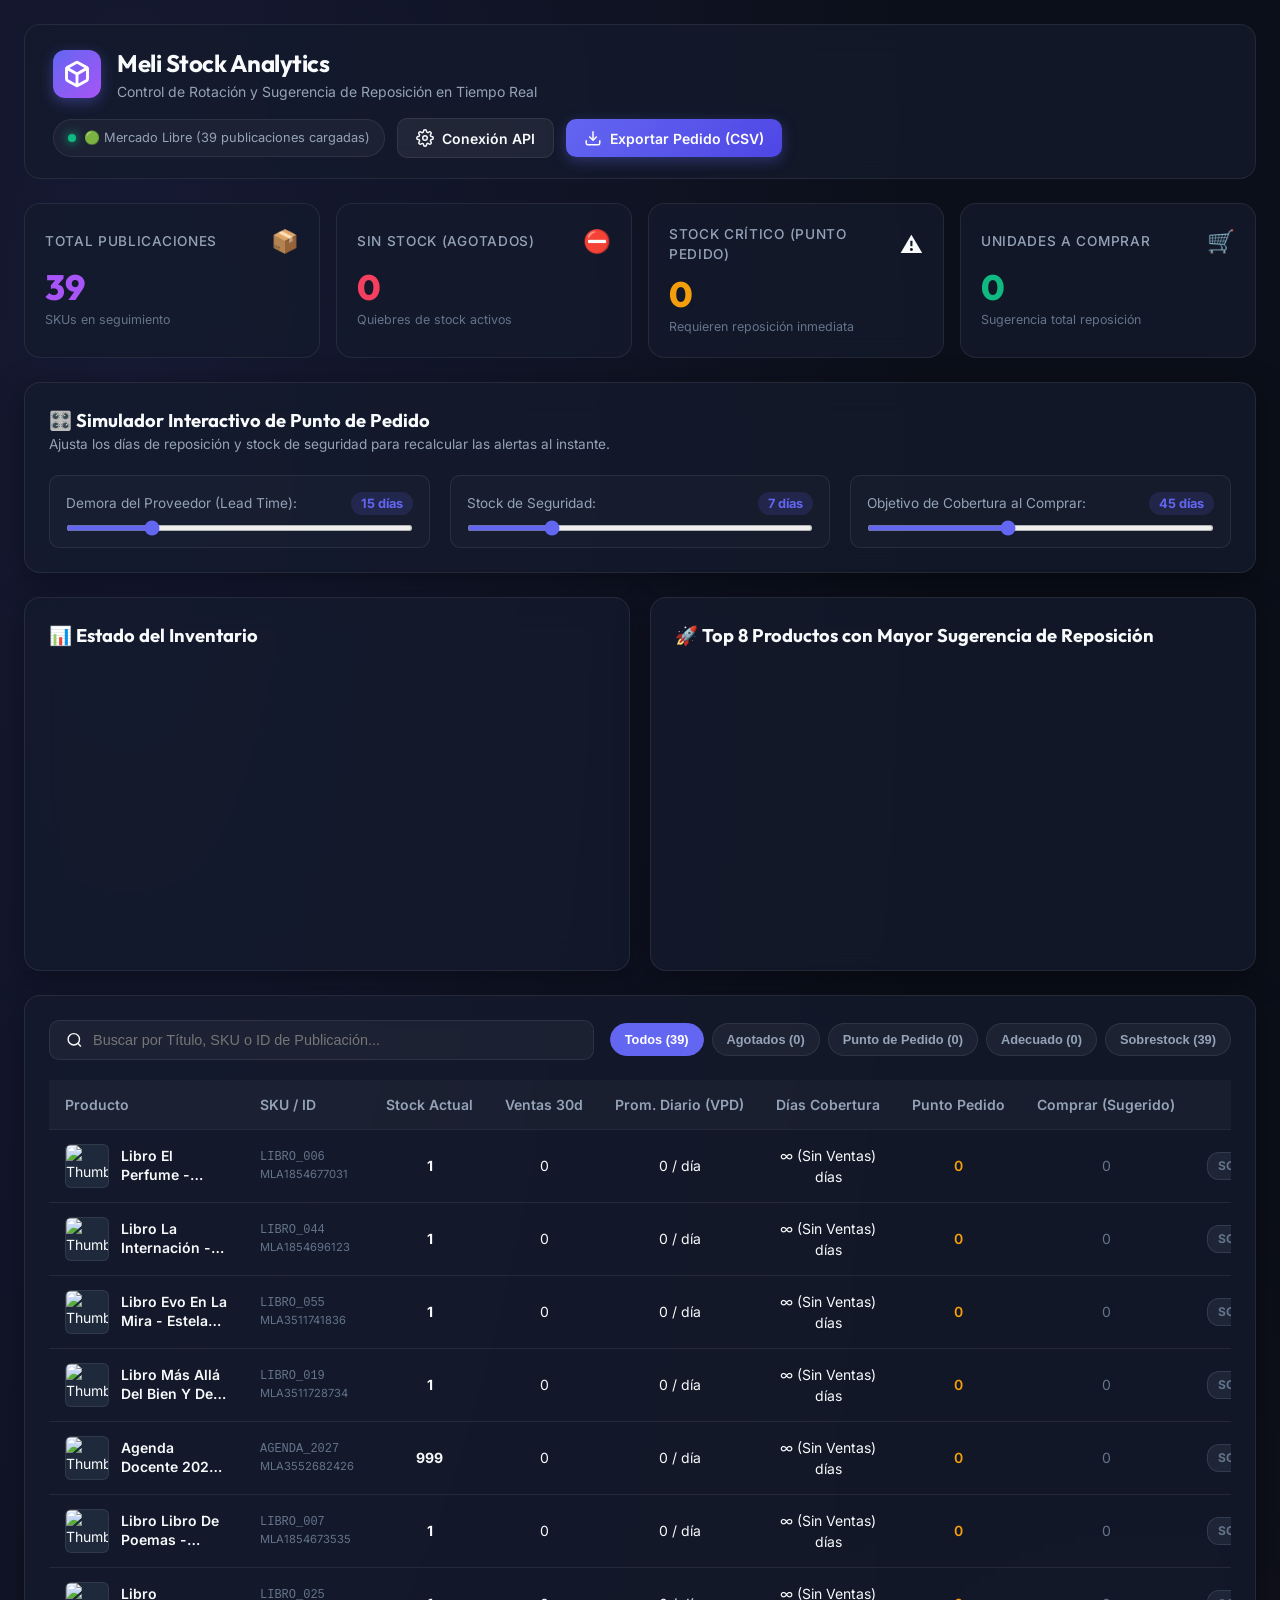
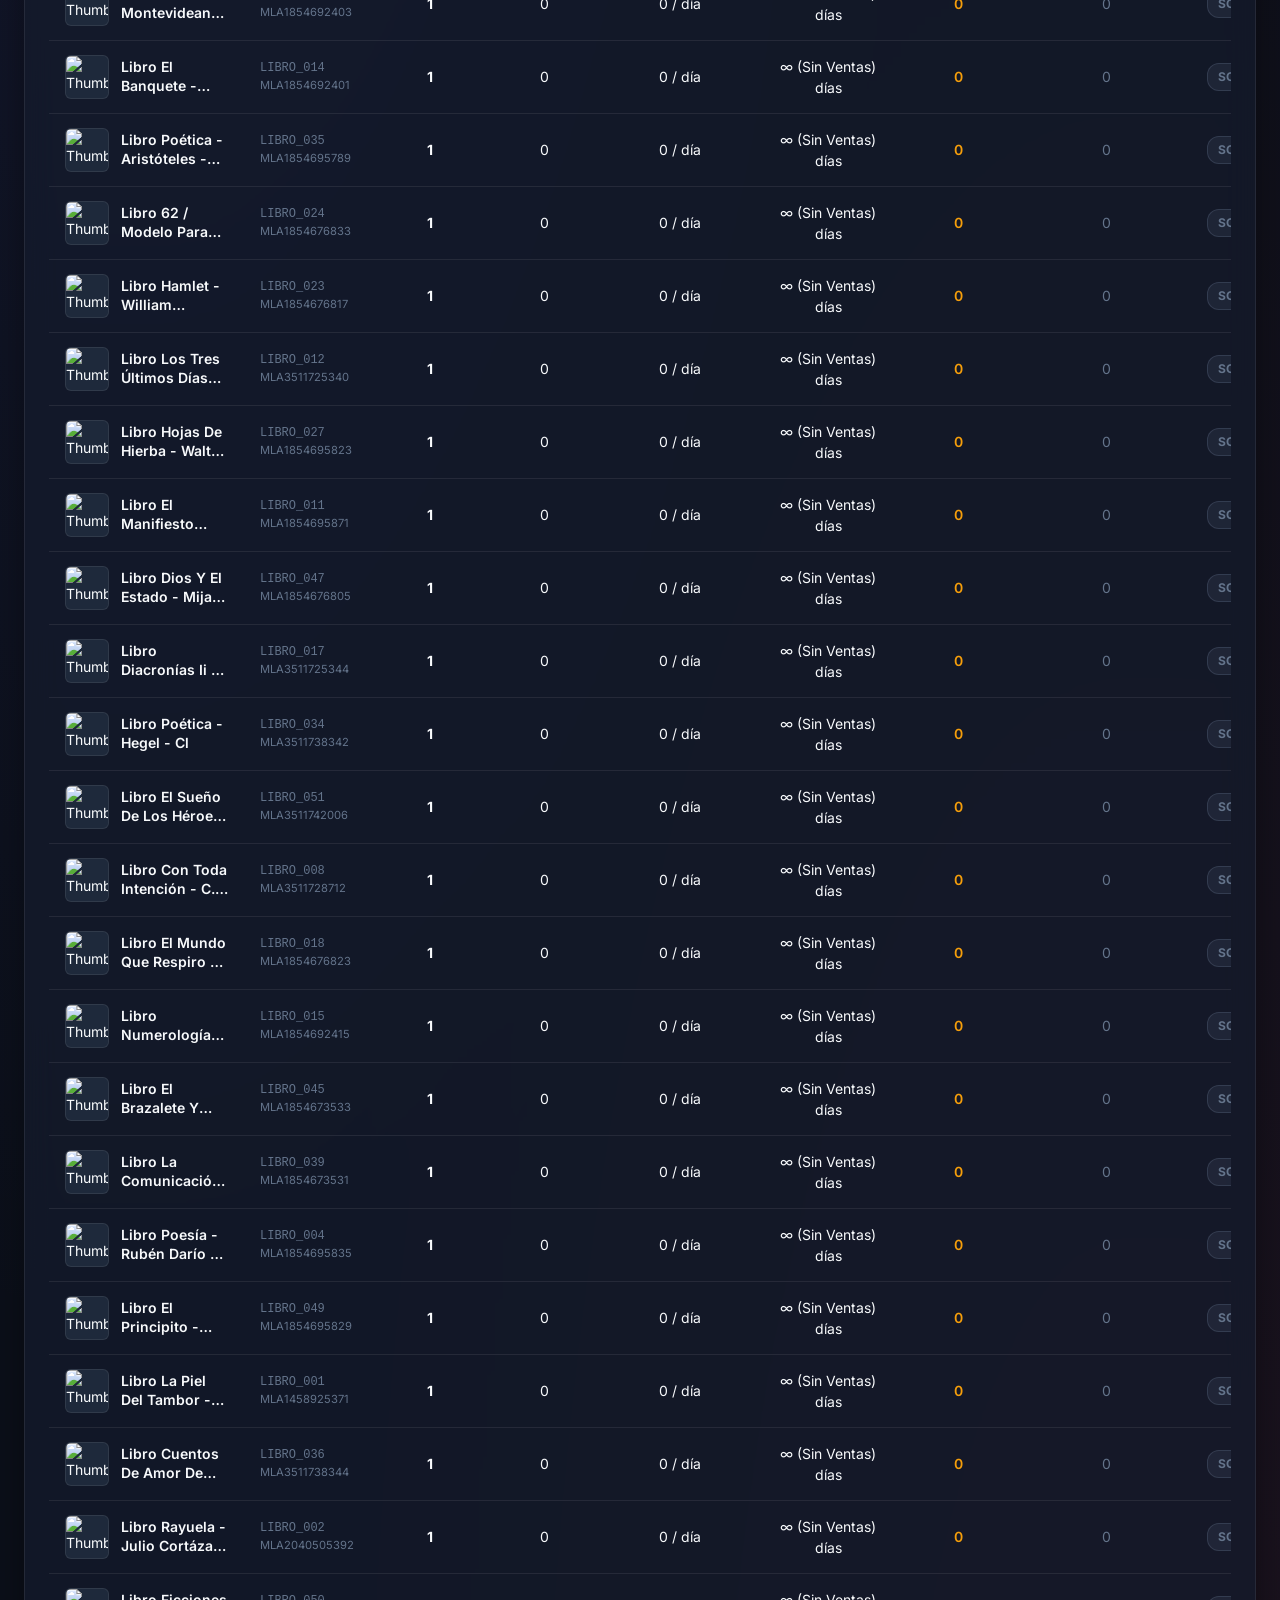
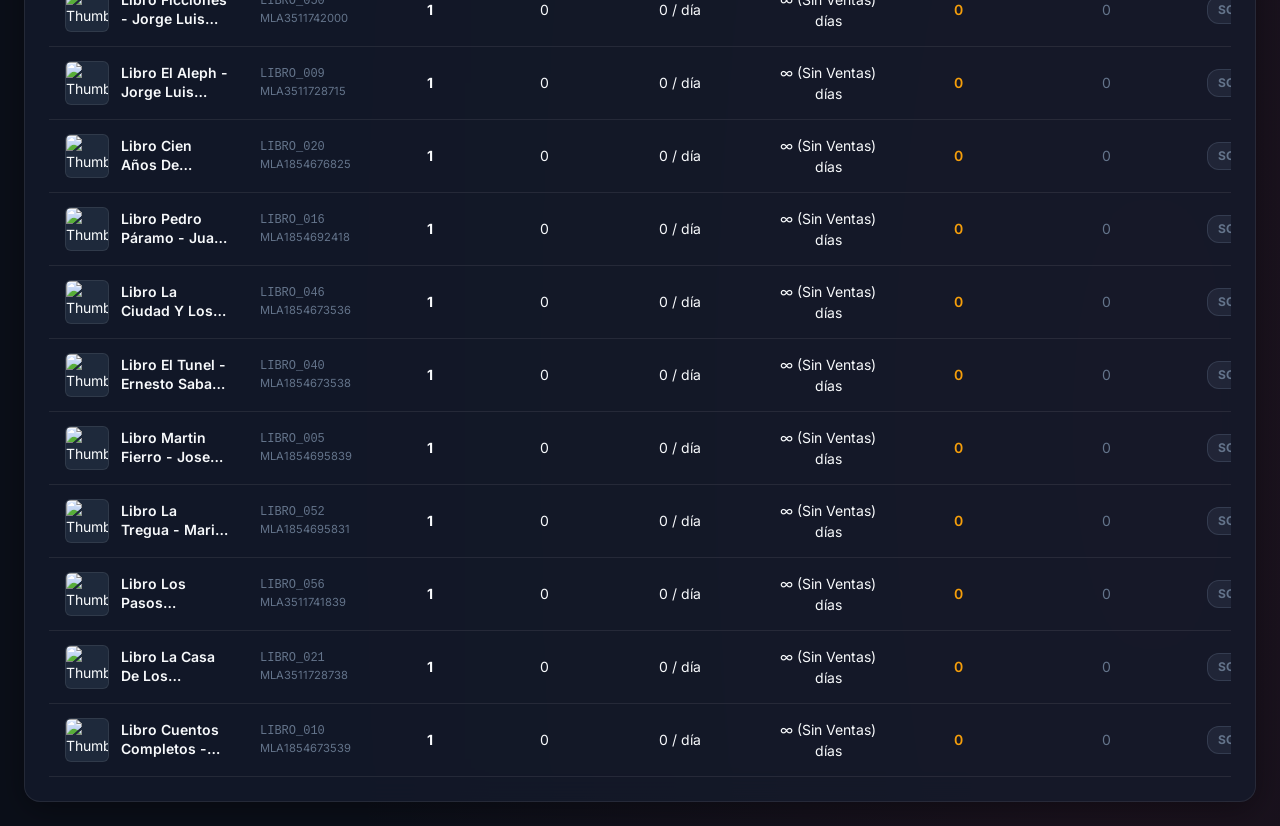
==== app/index.html @ 87d50ab4 "Add fresh /app subfolder to bypass fastly edge CDN cache" ====
<!DOCTYPE html>
<html lang="es">
<head>
  <meta charset="UTF-8">
  <meta name="viewport" content="width=device-width, initial-scale=1.0">
  <title>Mercado Libre Analytics - Panel de Control de Stock & Rotación</title>
  <meta name="description" content="Dashboard interactivo para análisis de métricas de rotación, días de cobertura y gestión de punto de pedido para Mercado Libre.">
  
  <!-- Google Fonts: Inter & Outfit -->
  <link rel="preconnect" href="https://fonts.googleapis.com">
  <link rel="preconnect" href="https://fonts.gstatic.com" crossorigin>
  <link href="https://fonts.googleapis.com/css2?family=Inter:wght@300;400;500;600;700&family=Outfit:wght@500;600;700;800&display=swap" rel="stylesheet">
  
  <!-- Chart.js CDN para gráficos -->
  <script src="https://cdn.jsdelivr.net/npm/chart.js"></script>

  <link rel="stylesheet" href="styles.css?v=20.0">
</head>
<body>
  <div class="app-container">
    
    <!-- HEADER -->
    <header class="app-header">
      <div class="header-brand">
        <div class="logo-icon">
          <svg width="28" height="28" viewBox="0 0 24 24" fill="none" stroke="currentColor" stroke-width="2.5" stroke-linecap="round" stroke-linejoin="round">
            <path d="M21 16V8a2 2 0 0 0-1-1.73l-7-4a2 2 0 0 0-2 0l-7 4A2 2 0 0 0 3 8v8a2 2 0 0 0 1 1.73l7 4a2 2 0 0 0 2 0l7-4A2 2 0 0 0 21 16z"></path>
            <polyline points="3.27 6.96 12 12.01 20.73 6.96"></polyline>
            <line x1="12" y1="22.08" x2="12" y2="12"></line>
          </svg>
        </div>
        <div>
          <h1>Meli Stock Analytics</h1>
          <p class="subtitle">Control de Rotación y Sugerencia de Reposición en Tiempo Real</p>
        </div>
      </div>

      <div class="header-actions">
        <div class="sync-status" id="syncStatus">
          <span class="status-dot green"></span>
          <span class="status-text" id="lastSyncText">🟢 Mercado Libre (39 publicaciones cargadas)</span>
        </div>
        <button class="btn btn-secondary" id="btnConfigModal">
          <svg width="18" height="18" viewBox="0 0 24 24" fill="none" stroke="currentColor" stroke-width="2"><circle cx="12" cy="12" r="3"></circle><path d="M19.4 15a1.65 1.65 0 0 0 .33 1.82l.06.06a2 2 0 0 1 0 2.83 2 2 0 0 1-2.83 0l-.06-.06a1.65 1.65 0 0 0-1.82-.33 1.65 1.65 0 0 0-1 1.51V21a2 2 0 0 1-2 2 2 2 0 0 1-2-2v-.09A1.65 1.65 0 0 0 9 19.4a1.65 1.65 0 0 0-1.82.33l-.06.06a2 2 0 0 1-2.83 0 2 2 0 0 1 0-2.83l.06-.06a1.65 1.65 0 0 0 .33-1.82 1.65 1.65 0 0 0-1.51-1H3a2 2 0 0 1-2-2 2 2 0 0 1 2-2h.09A1.65 1.65 0 0 0 4.6 9a1.65 1.65 0 0 0-.33-1.82l-.06-.06a2 2 0 0 1 0-2.83 2 2 0 0 1 2.83 0l.06.06a1.65 1.65 0 0 0 1.82.33H9a1.65 1.65 0 0 0 1-1.51V3a2 2 0 0 1 2-2 2 2 0 0 1 2 2v.09a1.65 1.65 0 0 0 1 1.51 1.65 1.65 0 0 0 1.82-.33l.06-.06a2 2 0 0 1 2.83 0 2 2 0 0 1 0 2.83l-.06.06a1.65 1.65 0 0 0-.33 1.82V9a1.65 1.65 0 0 0 1.51 1H21a2 2 0 0 1 2 2 2 2 0 0 1-2 2h-.09a1.65 1.65 0 0 0-1.51 1z"></path></svg>
          Conexión API
        </button>
        <button class="btn btn-primary" id="btnExportCsv">
          <svg width="18" height="18" viewBox="0 0 24 24" fill="none" stroke="currentColor" stroke-width="2"><path d="M21 15v4a2 2 0 0 1-2 2H5a2 2 0 0 1-2-2v-4"></path><polyline points="7 10 12 15 17 10"></polyline><line x1="12" y1="15" x2="12" y2="3"></line></svg>
          Exportar Pedido (CSV)
        </button>
      </div>
    </header>

    <!-- KPI DASHBOARD CARDS -->
    <section class="kpi-grid">
      <div class="kpi-card purple">
        <div class="kpi-header">
          <span class="kpi-title">Total Publicaciones</span>
          <div class="kpi-icon">📦</div>
        </div>
        <div class="kpi-value" id="kpiTotalItems">39</div>
        <div class="kpi-subtext">SKUs en seguimiento</div>
      </div>

      <div class="kpi-card rose">
        <div class="kpi-header">
          <span class="kpi-title">Sin Stock (Agotados)</span>
          <div class="kpi-icon">⛔</div>
        </div>
        <div class="kpi-value" id="kpiOutOfStock">0</div>
        <div class="kpi-subtext">Quiebres de stock activos</div>
      </div>

      <div class="kpi-card amber">
        <div class="kpi-header">
          <span class="kpi-title">Stock Crítico (Punto Pedido)</span>
          <div class="kpi-icon">⚠️</div>
        </div>
        <div class="kpi-value" id="kpiCriticalStock">0</div>
        <div class="kpi-subtext">Requieren reposición inmediata</div>
      </div>

      <div class="kpi-card emerald">
        <div class="kpi-header">
          <span class="kpi-title">Unidades a Comprar</span>
          <div class="kpi-icon">🛒</div>
        </div>
        <div class="kpi-value" id="kpiTotalSuggestedQty">0</div>
        <div class="kpi-subtext">Sugerencia total reposición</div>
      </div>
    </section>

    <!-- SIMULADOR DINÁMICO DE PARÁMETROS -->
    <section class="controls-panel card">
      <div class="panel-header">
        <h2>🎛️ Simulador Interactivo de Punto de Pedido</h2>
        <p>Ajusta los días de reposición y stock de seguridad para recalcular las alertas al instante.</p>
      </div>

      <div class="controls-grid">
        <div class="control-group">
          <label for="leadTimeInput">Demora del Proveedor (Lead Time): <span class="badge-value" id="leadTimeVal">15 días</span></label>
          <input type="range" id="leadTimeInput" min="1" max="60" value="15" class="slider">
        </div>

        <div class="control-group">
          <label for="safetyStockInput">Stock de Seguridad: <span class="badge-value" id="safetyStockVal">7 días</span></label>
          <input type="range" id="safetyStockInput" min="0" max="30" value="7" class="slider">
        </div>

        <div class="control-group">
          <label for="targetCoverageInput">Objetivo de Cobertura al Comprar: <span class="badge-value" id="targetCoverageVal">45 días</span></label>
          <input type="range" id="targetCoverageInput" min="15" max="90" value="45" class="slider">
        </div>
      </div>
    </section>

    <!-- GRÁFICOS ANALÍTICOS -->
    <section class="charts-grid">
      <div class="card chart-card">
        <div class="panel-header">
          <h3>📊 Estado del Inventario</h3>
        </div>
        <div class="chart-container">
          <canvas id="chartStockStatus"></canvas>
        </div>
      </div>

      <div class="card chart-card">
        <div class="panel-header">
          <h3>🚀 Top 8 Productos con Mayor Sugerencia de Reposición</h3>
        </div>
        <div class="chart-container">
          <canvas id="chartTopSuggested"></canvas>
        </div>
      </div>
    </section>

    <!-- TABLA DE CONTROL DE INVENTARIO Y REPOSICIÓN -->
    <section class="card table-card">
      <div class="table-toolbar">
        <div class="search-box">
          <svg width="18" height="18" viewBox="0 0 24 24" fill="none" stroke="currentColor" stroke-width="2"><circle cx="11" cy="11" r="8"></circle><line x1="21" y1="21" x2="16.65" y2="16.65"></line></svg>
          <input type="text" id="searchInput" placeholder="Buscar por Título, SKU o ID de Publicación...">
        </div>

        <div class="filter-pills">
          <button class="pill active" data-filter="ALL">Todos (<span id="countAll">39</span>)</button>
          <button class="pill pill-rose" data-filter="AGOTADO">Agotados (<span id="countAgotado">0</span>)</button>
          <button class="pill pill-amber" data-filter="CRITICO">Punto de Pedido (<span id="countCritico">0</span>)</button>
          <button class="pill pill-emerald" data-filter="ADECUADO">Adecuado (<span id="countAdecuado">0</span>)</button>
          <button class="pill pill-slate" data-filter="SOBRESTOCK">Sobrestock (<span id="countSobrestock">39</span>)</button>
        </div>
      </div>

      <div class="table-responsive">
        <table id="inventoryTable">
          <thead>
            <tr>
              <th>Producto</th>
              <th>SKU / ID</th>
              <th class="text-center">Stock Actual</th>
              <th class="text-center">Ventas 30d</th>
              <th class="text-center">Prom. Diario (VPD)</th>
              <th class="text-center">Días Cobertura</th>
              <th class="text-center">Punto Pedido</th>
              <th class="text-center">Comprar (Sugerido)</th>
              <th class="text-center">Estado</th>
            </tr>
          </thead>
          <tbody id="tableBody">
            <!-- Filas dinámicas generadas por app.js -->
          </tbody>
        </table>
      </div>
    </section>

  </div>

  <!-- MODAL DE CONFIGURACIÓN DE URL DE ENDPOINT -->
  <div class="modal-backdrop" id="configModal">
    <div class="modal-card">
      <div class="modal-header">
        <h3>🔑 Configurar Enlace API Google Apps Script / CSV</h3>
        <button class="btn-close" id="btnCloseModal">&times;</button>
      </div>
      <div class="modal-body">
        <p>Introduce la URL de despliegue de tu Web App de Google Apps Script (`https://script.google.com/macros/s/.../exec`) o de tu CSV publicado de Google Sheet.</p>
        <div class="form-group">
          <label for="gasUrlInput">URL Web App / CSV publicado:</label>
          <input type="url" id="gasUrlInput" placeholder="https://script.google.com/macros/s/AKfycb.../exec" class="input-text">
        </div>
      </div>
      <div class="modal-footer">
        <button class="btn btn-secondary" id="btnUseMock">Cargar 39 Publicaciones Reales</button>
        <button class="btn btn-primary" id="btnSaveConfig">Guardar y Conectar</button>
      </div>
    </div>
  </div>

  <script src="app.js?v=20.0"></script>
</body>
</html>
---- app/styles.css ----
/* CSS Import o Duplicado idéntico para /app */
@import url('../styles.css');
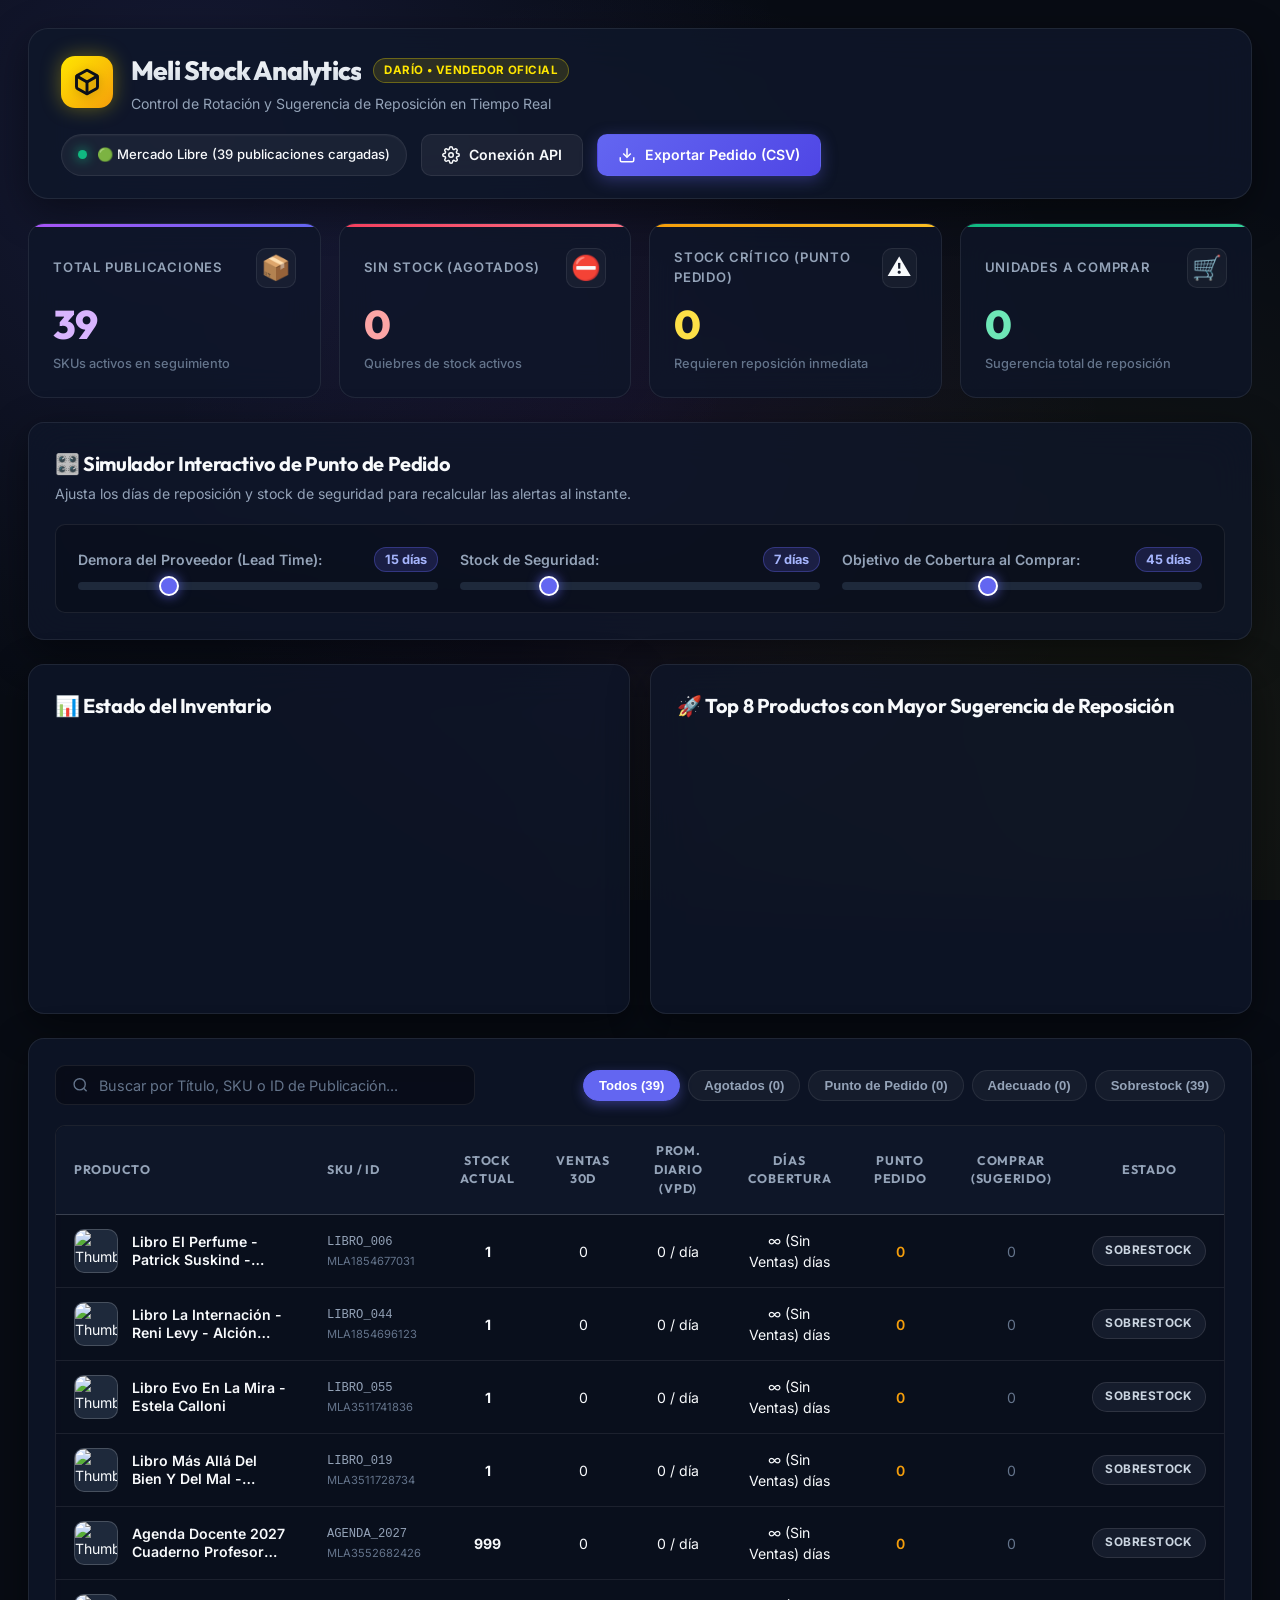
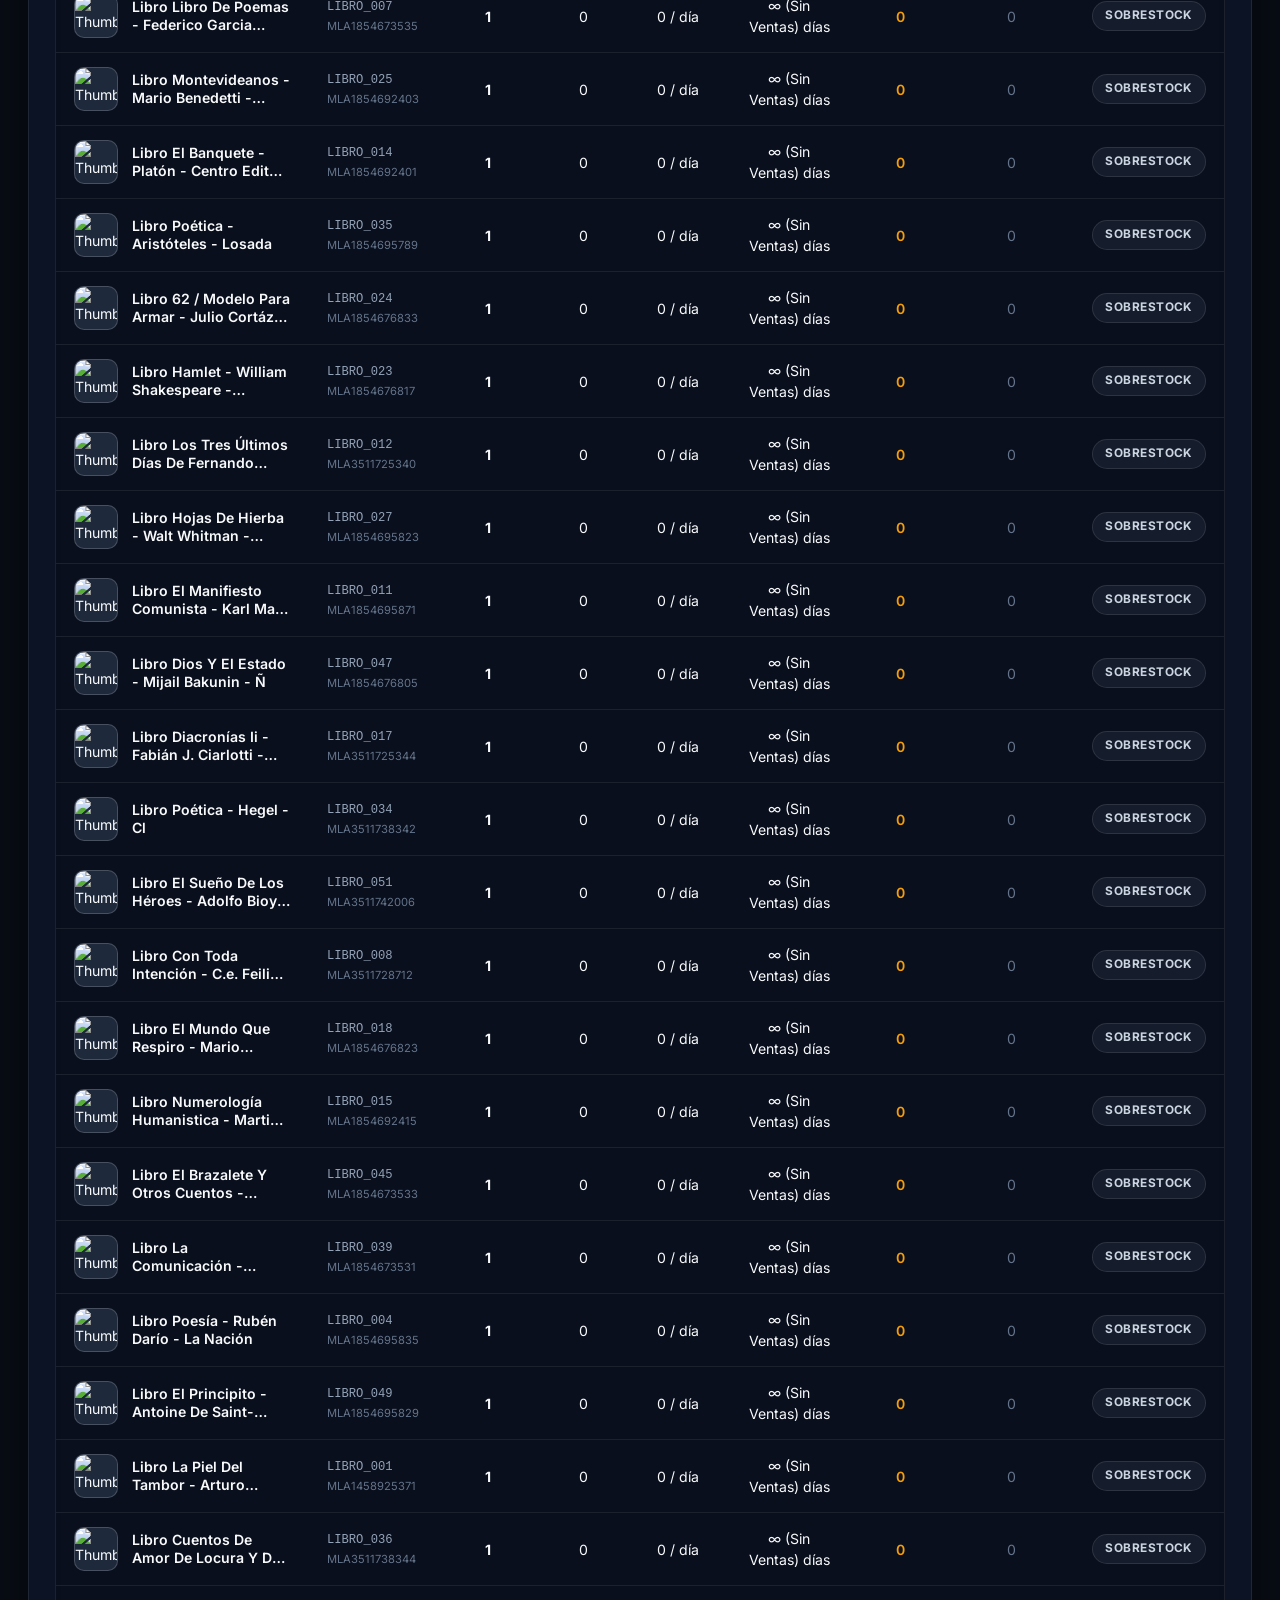
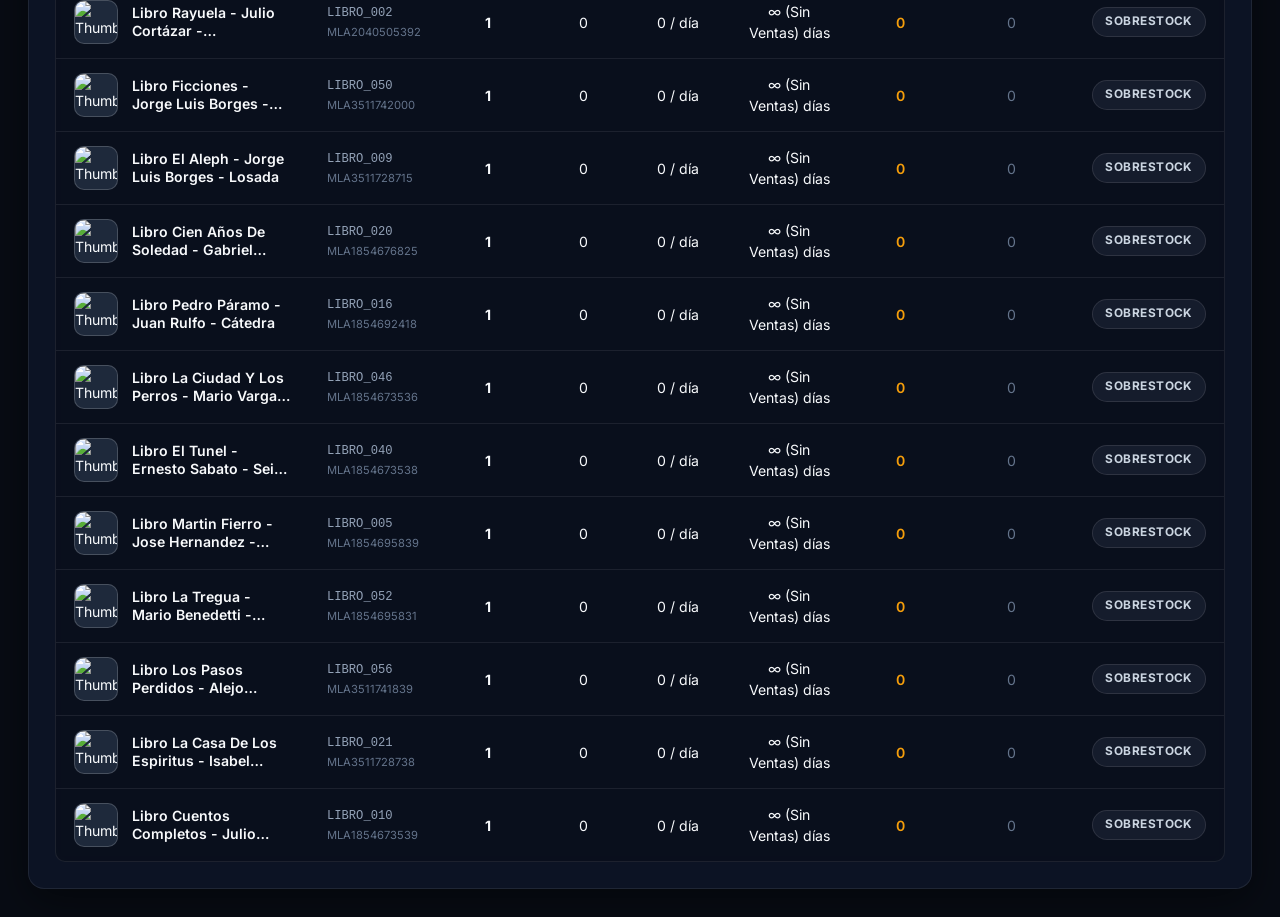
==== commit 9903c574: "Executive SaaS UI overhaul: Glassmorphism, HSL color tokens, neon status badges and verified seller " ====
--- a/app/index.html
+++ b/app/index.html
@@ -3,7 +3,7 @@
 <head>
   <meta charset="UTF-8">
   <meta name="viewport" content="width=device-width, initial-scale=1.0">
-  <title>Mercado Libre Analytics - Panel de Control de Stock & Rotación</title>
+  <title>Meli Stock Analytics - Dashboard Ejecutivo de Control de Inventario</title>
   <meta name="description" content="Dashboard interactivo para análisis de métricas de rotación, días de cobertura y gestión de punto de pedido para Mercado Libre.">
   
   <!-- Google Fonts: Inter & Outfit -->
@@ -14,7 +14,7 @@
   <!-- Chart.js CDN para gráficos -->
   <script src="https://cdn.jsdelivr.net/npm/chart.js"></script>
 
-  <link rel="stylesheet" href="styles.css?v=20.0">
+  <link rel="stylesheet" href="styles.css?v=30.0">
 </head>
 <body>
   <div class="app-container">
@@ -29,8 +29,11 @@
             <line x1="12" y1="22.08" x2="12" y2="12"></line>
           </svg>
         </div>
-        <div>
-          <h1>Meli Stock Analytics</h1>
+        <div class="header-title-wrapper">
+          <div class="title-row">
+            <h1>Meli Stock Analytics</h1>
+            <span class="seller-badge">DARÍO • Vendedor Oficial</span>
+          </div>
           <p class="subtitle">Control de Rotación y Sugerencia de Reposición en Tiempo Real</p>
         </div>
       </div>
@@ -59,7 +62,7 @@
           <div class="kpi-icon">📦</div>
         </div>
         <div class="kpi-value" id="kpiTotalItems">39</div>
-        <div class="kpi-subtext">SKUs en seguimiento</div>
+        <div class="kpi-subtext">SKUs activos en seguimiento</div>
       </div>
 
       <div class="kpi-card rose">
@@ -86,7 +89,7 @@
           <div class="kpi-icon">🛒</div>
         </div>
         <div class="kpi-value" id="kpiTotalSuggestedQty">0</div>
-        <div class="kpi-subtext">Sugerencia total reposición</div>
+        <div class="kpi-subtext">Sugerencia total de reposición</div>
       </div>
     </section>
 
@@ -198,6 +201,6 @@
     </div>
   </div>
 
-  <script src="app.js?v=20.0"></script>
+  <script src="app.js?v=30.0"></script>
 </body>
 </html>
--- a/app/styles.css
+++ b/app/styles.css
@@ -1,2 +1,799 @@
-/* CSS Import o Duplicado idéntico para /app */
-@import url('../styles.css');
+/* ==========================================================================
+   MERCADO LIBRE STOCK ANALYTICS - EXECUTIVE SAAS DESIGN SYSTEM (PREMIUM)
+   ========================================================================== */
+
+:root {
+  /* Color Palette - Ultra Dark Slate & High-Vibrancy Accents */
+  --bg-main: #080c14;
+  --bg-card: rgba(15, 23, 42, 0.78);
+  --bg-card-hover: rgba(23, 33, 58, 0.88);
+  --border-color: rgba(255, 255, 255, 0.08);
+  --border-color-strong: rgba(255, 255, 255, 0.18);
+  --border-glow: rgba(99, 102, 241, 0.3);
+  
+  --text-main: #f8fafc;
+  --text-muted: #94a3b8;
+  --text-dim: #64748b;
+
+  /* Brand & Accents */
+  --meli-yellow: #ffe600;
+  --meli-blue: #2d3277;
+
+  --primary: #6366f1;
+  --primary-hover: #4f46e5;
+  --primary-light: rgba(99, 102, 241, 0.15);
+
+  --emerald: #10b981;
+  --emerald-bg: rgba(16, 185, 129, 0.14);
+  --emerald-border: rgba(16, 185, 129, 0.3);
+
+  --amber: #f59e0b;
+  --amber-bg: rgba(245, 158, 11, 0.14);
+  --amber-border: rgba(245, 158, 11, 0.3);
+
+  --rose: #f43f5e;
+  --rose-bg: rgba(244, 63, 94, 0.14);
+  --rose-border: rgba(244, 63, 94, 0.3);
+
+  --purple: #a855f7;
+  --purple-bg: rgba(168, 85, 247, 0.14);
+  --purple-border: rgba(168, 85, 247, 0.3);
+
+  --slate: #64748b;
+  --slate-bg: rgba(100, 116, 139, 0.14);
+
+  /* Typography & Radius */
+  --font-heading: 'Outfit', -apple-system, BlinkMacSystemFont, sans-serif;
+  --font-body: 'Inter', -apple-system, BlinkMacSystemFont, sans-serif;
+  --radius-xl: 20px;
+  --radius-lg: 16px;
+  --radius-md: 10px;
+  --radius-sm: 6px;
+  --shadow-glow: 0 12px 40px 0 rgba(0, 0, 0, 0.45);
+}
+
+/* Reset & Base */
+*, *::before, *::after {
+  box-sizing: border-box;
+  margin: 0;
+  padding: 0;
+}
+
+body {
+  background-color: var(--bg-main);
+  background-image: 
+    radial-gradient(circle at 15% 15%, rgba(99, 102, 241, 0.15) 0px, transparent 45%),
+    radial-gradient(circle at 85% 85%, rgba(255, 230, 0, 0.06) 0px, transparent 45%),
+    radial-gradient(circle at 50% 50%, rgba(168, 85, 247, 0.08) 0px, transparent 60%);
+  background-attachment: fixed;
+  color: var(--text-main);
+  font-family: var(--font-body);
+  line-height: 1.5;
+  min-height: 100vh;
+  padding: 28px;
+  -webkit-font-smoothing: antialiased;
+}
+
+/* App Layout Container */
+.app-container {
+  max-width: 1440px;
+  margin: 0 auto;
+  display: flex;
+  flex-direction: column;
+  gap: 24px;
+}
+
+/* Glassmorphism Surface Base */
+.card {
+  background: var(--bg-card);
+  backdrop-filter: blur(20px);
+  -webkit-backdrop-filter: blur(20px);
+  border: 1px solid var(--border-color);
+  border-radius: var(--radius-lg);
+  padding: 26px;
+  box-shadow: var(--shadow-glow);
+  transition: border-color 0.25s ease, box-shadow 0.25s ease;
+}
+
+.card:hover {
+  border-color: rgba(255, 255, 255, 0.14);
+}
+
+/* App Header */
+.app-header {
+  display: flex;
+  justify-content: space-between;
+  align-items: center;
+  flex-wrap: wrap;
+  gap: 20px;
+  background: rgba(15, 23, 42, 0.85);
+  border: 1px solid var(--border-color);
+  border-radius: var(--radius-xl);
+  padding: 22px 32px;
+  backdrop-filter: blur(24px);
+  box-shadow: var(--shadow-glow);
+}
+
+.header-brand {
+  display: flex;
+  align-items: center;
+  gap: 18px;
+}
+
+.logo-icon {
+  background: linear-gradient(135deg, #ffe600 0%, #f59e0b 100%);
+  width: 52px;
+  height: 52px;
+  border-radius: 14px;
+  display: flex;
+  align-items: center;
+  justify-content: center;
+  color: #0b0f19;
+  box-shadow: 0 0 20px rgba(255, 230, 0, 0.35);
+  position: relative;
+}
+
+.logo-icon svg {
+  filter: drop-shadow(0 2px 4px rgba(0,0,0,0.2));
+}
+
+.header-title-wrapper {
+  display: flex;
+  flex-direction: column;
+  gap: 2px;
+}
+
+.title-row {
+  display: flex;
+  align-items: center;
+  gap: 12px;
+}
+
+.header-brand h1 {
+  font-family: var(--font-heading);
+  font-size: 1.65rem;
+  font-weight: 800;
+  letter-spacing: -0.03em;
+  background: linear-gradient(180deg, #ffffff 0%, #cbd5e1 100%);
+  -webkit-background-clip: text;
+  -webkit-text-fill-color: transparent;
+}
+
+.seller-badge {
+  background: rgba(255, 230, 0, 0.12);
+  border: 1px solid rgba(255, 230, 0, 0.3);
+  color: var(--meli-yellow);
+  font-size: 0.72rem;
+  font-weight: 700;
+  padding: 3px 10px;
+  border-radius: 20px;
+  letter-spacing: 0.04em;
+  text-transform: uppercase;
+}
+
+.subtitle {
+  color: var(--text-muted);
+  font-size: 0.88rem;
+  font-weight: 400;
+}
+
+.header-actions {
+  display: flex;
+  align-items: center;
+  gap: 14px;
+  flex-wrap: wrap;
+}
+
+/* Sync Status Badge */
+.sync-status {
+  display: flex;
+  align-items: center;
+  gap: 10px;
+  background: rgba(255, 255, 255, 0.05);
+  border: 1px solid var(--border-color);
+  padding: 10px 16px;
+  border-radius: 30px;
+  font-size: 0.82rem;
+  font-weight: 500;
+  color: var(--text-main);
+  box-shadow: inset 0 1px 2px rgba(255, 255, 255, 0.05);
+}
+
+.status-dot {
+  width: 9px;
+  height: 9px;
+  border-radius: 50%;
+  position: relative;
+}
+
+.status-dot.green {
+  background: var(--emerald);
+  box-shadow: 0 0 12px var(--emerald);
+  animation: pulse-dot 2s infinite;
+}
+
+.status-dot.amber {
+  background: var(--amber);
+  box-shadow: 0 0 12px var(--amber);
+}
+
+@keyframes pulse-dot {
+  0% { transform: scale(0.95); box-shadow: 0 0 0 0 rgba(16, 185, 129, 0.7); }
+  70% { transform: scale(1.1); box-shadow: 0 0 0 8px rgba(16, 185, 129, 0); }
+  100% { transform: scale(0.95); box-shadow: 0 0 0 0 rgba(16, 185, 129, 0); }
+}
+
+/* Buttons System */
+.btn {
+  display: inline-flex;
+  align-items: center;
+  gap: 9px;
+  padding: 11px 20px;
+  border-radius: var(--radius-md);
+  font-family: var(--font-body);
+  font-weight: 600;
+  font-size: 0.88rem;
+  cursor: pointer;
+  border: 1px solid transparent;
+  transition: all 0.25s cubic-bezier(0.4, 0, 0.2, 1);
+}
+
+.btn-primary {
+  background: linear-gradient(135deg, var(--primary) 0%, var(--primary-hover) 100%);
+  color: #ffffff;
+  box-shadow: 0 4px 16px rgba(99, 102, 241, 0.35);
+}
+
+.btn-primary:hover {
+  transform: translateY(-2px);
+  box-shadow: 0 8px 25px rgba(99, 102, 241, 0.55);
+}
+
+.btn-secondary {
+  background: rgba(255, 255, 255, 0.06);
+  color: var(--text-main);
+  border-color: var(--border-color);
+}
+
+.btn-secondary:hover {
+  background: rgba(255, 255, 255, 0.12);
+  border-color: var(--border-color-strong);
+  transform: translateY(-2px);
+}
+
+/* KPI Cards Grid */
+.kpi-grid {
+  display: grid;
+  grid-template-columns: repeat(auto-fit, minmax(260px, 1fr));
+  gap: 18px;
+}
+
+.kpi-card {
+  background: var(--bg-card);
+  border: 1px solid var(--border-color);
+  border-radius: var(--radius-lg);
+  padding: 24px;
+  backdrop-filter: blur(16px);
+  position: relative;
+  overflow: hidden;
+  transition: all 0.25s cubic-bezier(0.4, 0, 0.2, 1);
+}
+
+.kpi-card::before {
+  content: '';
+  position: absolute;
+  top: 0;
+  left: 0;
+  right: 0;
+  height: 3px;
+  background: transparent;
+}
+
+.kpi-card.purple::before { background: linear-gradient(90deg, #a855f7, #6366f1); }
+.kpi-card.rose::before { background: linear-gradient(90deg, #f43f5e, #fb7185); }
+.kpi-card.amber::before { background: linear-gradient(90deg, #f59e0b, #fbbf24); }
+.kpi-card.emerald::before { background: linear-gradient(90deg, #10b981, #34d399); }
+
+.kpi-card:hover {
+  transform: translateY(-4px);
+  border-color: var(--border-color-strong);
+  box-shadow: 0 16px 36px rgba(0, 0, 0, 0.5);
+}
+
+.kpi-header {
+  display: flex;
+  justify-content: space-between;
+  align-items: center;
+  margin-bottom: 14px;
+}
+
+.kpi-title {
+  color: var(--text-muted);
+  font-size: 0.82rem;
+  font-weight: 600;
+  text-transform: uppercase;
+  letter-spacing: 0.06em;
+}
+
+.kpi-icon {
+  font-size: 1.5rem;
+  width: 40px;
+  height: 40px;
+  border-radius: 10px;
+  display: flex;
+  align-items: center;
+  justify-content: center;
+  background: rgba(255, 255, 255, 0.04);
+  border: 1px solid var(--border-color);
+}
+
+.kpi-value {
+  font-family: var(--font-heading);
+  font-size: 2.5rem;
+  font-weight: 800;
+  line-height: 1.1;
+  margin-bottom: 8px;
+  letter-spacing: -0.03em;
+}
+
+.kpi-card.purple .kpi-value { color: #d8b4fe; }
+.kpi-card.rose .kpi-value { color: #fca5a5; }
+.kpi-card.amber .kpi-value { color: #fde047; }
+.kpi-card.emerald .kpi-value { color: #6ee7b7; }
+
+.kpi-subtext {
+  font-size: 0.8rem;
+  color: var(--text-dim);
+  font-weight: 500;
+}
+
+/* Controls Panel & Simulator */
+.controls-panel {
+  display: flex;
+  flex-direction: column;
+  gap: 20px;
+}
+
+.panel-header {
+  display: flex;
+  flex-direction: column;
+  gap: 4px;
+}
+
+.panel-header h2, .panel-header h3 {
+  font-family: var(--font-heading);
+  font-size: 1.25rem;
+  font-weight: 700;
+  letter-spacing: -0.02em;
+  color: var(--text-main);
+}
+
+.panel-header p {
+  color: var(--text-muted);
+  font-size: 0.88rem;
+}
+
+.controls-grid {
+  display: grid;
+  grid-template-columns: repeat(auto-fit, minmax(280px, 1fr));
+  gap: 22px;
+  background: rgba(0, 0, 0, 0.2);
+  padding: 22px;
+  border-radius: var(--radius-md);
+  border: 1px solid var(--border-color);
+}
+
+.control-group {
+  display: flex;
+  flex-direction: column;
+  gap: 10px;
+}
+
+.control-group label {
+  font-size: 0.88rem;
+  font-weight: 600;
+  color: var(--text-muted);
+  display: flex;
+  justify-content: space-between;
+  align-items: center;
+}
+
+.badge-value {
+  background: rgba(99, 102, 241, 0.18);
+  border: 1px solid rgba(99, 102, 241, 0.35);
+  color: #a5b4fc;
+  font-size: 0.8rem;
+  font-weight: 700;
+  padding: 2px 10px;
+  border-radius: 12px;
+}
+
+/* Range Sliders */
+.slider {
+  -webkit-appearance: none;
+  appearance: none;
+  width: 100%;
+  height: 8px;
+  border-radius: 4px;
+  background: #1e293b;
+  outline: none;
+  transition: background 0.2s ease;
+}
+
+.slider::-webkit-slider-thumb {
+  -webkit-appearance: none;
+  appearance: none;
+  width: 20px;
+  height: 20px;
+  border-radius: 50%;
+  background: var(--primary);
+  border: 2px solid #ffffff;
+  cursor: pointer;
+  box-shadow: 0 0 12px rgba(99, 102, 241, 0.8);
+  transition: transform 0.15s ease, background-color 0.15s ease;
+}
+
+.slider::-webkit-slider-thumb:hover {
+  transform: scale(1.2);
+  background: var(--primary-hover);
+}
+
+/* Charts Grid Layout */
+.charts-grid {
+  display: grid;
+  grid-template-columns: repeat(auto-fit, minmax(400px, 1fr));
+  gap: 20px;
+}
+
+.chart-card {
+  display: flex;
+  flex-direction: column;
+  gap: 16px;
+  min-height: 340px;
+}
+
+.chart-container {
+  position: relative;
+  flex: 1;
+  width: 100%;
+  min-height: 250px;
+}
+
+/* Inventory Table Toolbar */
+.table-toolbar {
+  display: flex;
+  justify-content: space-between;
+  align-items: center;
+  flex-wrap: wrap;
+  gap: 16px;
+  margin-bottom: 20px;
+}
+
+.search-box {
+  display: flex;
+  align-items: center;
+  gap: 10px;
+  background: rgba(0, 0, 0, 0.3);
+  border: 1px solid var(--border-color);
+  padding: 10px 16px;
+  border-radius: var(--radius-md);
+  width: 100%;
+  max-width: 420px;
+  transition: border-color 0.2s ease;
+}
+
+.search-box:focus-within {
+  border-color: var(--primary);
+  box-shadow: 0 0 0 3px rgba(99, 102, 241, 0.25);
+}
+
+.search-box svg {
+  color: var(--text-dim);
+}
+
+.search-box input {
+  background: transparent;
+  border: none;
+  outline: none;
+  color: var(--text-main);
+  font-family: var(--font-body);
+  font-size: 0.9rem;
+  width: 100%;
+}
+
+.search-box input::placeholder {
+  color: var(--text-dim);
+}
+
+/* Filter Pills */
+.filter-pills {
+  display: flex;
+  gap: 8px;
+  flex-wrap: wrap;
+}
+
+.pill {
+  background: rgba(255, 255, 255, 0.04);
+  border: 1px solid var(--border-color);
+  color: var(--text-muted);
+  padding: 7px 15px;
+  border-radius: 20px;
+  font-size: 0.82rem;
+  font-weight: 600;
+  cursor: pointer;
+  transition: all 0.2s ease;
+}
+
+.pill:hover {
+  background: rgba(255, 255, 255, 0.09);
+  color: var(--text-main);
+}
+
+.pill.active {
+  background: var(--primary);
+  border-color: var(--primary);
+  color: #ffffff;
+  box-shadow: 0 4px 12px rgba(99, 102, 241, 0.4);
+}
+
+.pill-rose.active { background: var(--rose); border-color: var(--rose); box-shadow: 0 4px 12px rgba(244, 63, 94, 0.4); }
+.pill-amber.active { background: var(--amber); border-color: var(--amber); box-shadow: 0 4px 12px rgba(245, 158, 11, 0.4); }
+.pill-emerald.active { background: var(--emerald); border-color: var(--emerald); box-shadow: 0 4px 12px rgba(16, 185, 129, 0.4); }
+.pill-slate.active { background: var(--slate); border-color: var(--slate); box-shadow: 0 4px 12px rgba(100, 116, 139, 0.4); }
+
+/* Table Styling */
+.table-responsive {
+  width: 100%;
+  overflow-x: auto;
+  border-radius: var(--radius-md);
+  border: 1px solid var(--border-color);
+  background: rgba(0, 0, 0, 0.2);
+}
+
+table {
+  width: 100%;
+  border-collapse: collapse;
+  text-align: left;
+  font-size: 0.88rem;
+}
+
+thead {
+  background: rgba(15, 23, 42, 0.95);
+  border-bottom: 1px solid var(--border-color-strong);
+}
+
+th {
+  padding: 16px 18px;
+  font-family: var(--font-heading);
+  font-size: 0.78rem;
+  font-weight: 700;
+  text-transform: uppercase;
+  letter-spacing: 0.06em;
+  color: var(--text-muted);
+}
+
+tbody tr {
+  border-bottom: 1px solid var(--border-color);
+  transition: background-color 0.15s ease;
+}
+
+tbody tr:last-child {
+  border-bottom: none;
+}
+
+tbody tr:hover {
+  background-color: rgba(255, 255, 255, 0.04);
+}
+
+td {
+  padding: 14px 18px;
+  vertical-align: middle;
+}
+
+.text-center { text-align: center; }
+
+/* Item Cell formatting */
+.item-cell {
+  display: flex;
+  align-items: center;
+  gap: 14px;
+}
+
+.item-thumb {
+  width: 44px;
+  height: 44px;
+  border-radius: 10px;
+  object-fit: cover;
+  background: #1e293b;
+  border: 1px solid var(--border-color-strong);
+  flex-shrink: 0;
+  transition: transform 0.2s ease;
+}
+
+.item-thumb:hover {
+  transform: scale(1.15);
+}
+
+.item-info {
+  display: flex;
+  flex-direction: column;
+  gap: 2px;
+}
+
+.item-title {
+  font-weight: 600;
+  color: var(--text-main);
+  line-height: 1.3;
+  display: -webkit-box;
+  -webkit-line-clamp: 2;
+  -webkit-box-orient: vertical;
+  overflow: hidden;
+}
+
+.item-sku {
+  font-family: monospace;
+  font-size: 0.76rem;
+  color: var(--text-muted);
+}
+
+/* Status Badges */
+.badge-status {
+  display: inline-flex;
+  align-items: center;
+  justify-content: center;
+  padding: 5px 12px;
+  border-radius: 20px;
+  font-size: 0.74rem;
+  font-weight: 700;
+  letter-spacing: 0.04em;
+  text-transform: uppercase;
+}
+
+.badge-status.AGOTADO {
+  background: var(--rose-bg);
+  color: #fda4af;
+  border: 1px solid var(--rose-border);
+  box-shadow: 0 0 10px rgba(244, 63, 94, 0.2);
+}
+
+.badge-status.CRITICO {
+  background: var(--amber-bg);
+  color: #fde047;
+  border: 1px solid var(--amber-border);
+  box-shadow: 0 0 10px rgba(245, 158, 11, 0.2);
+}
+
+.badge-status.ADECUADO {
+  background: var(--emerald-bg);
+  color: #6ee7b7;
+  border: 1px solid var(--emerald-border);
+}
+
+.badge-status.SOBRESTOCK {
+  background: var(--slate-bg);
+  color: #cbd5e1;
+  border: 1px solid rgba(255, 255, 255, 0.1);
+}
+
+.qty-highlight {
+  background: rgba(244, 63, 94, 0.18);
+  color: #fda4af;
+  padding: 4px 10px;
+  border-radius: 6px;
+  font-weight: 700;
+  border: 1px solid rgba(244, 63, 94, 0.3);
+}
+
+/* Modal Dialog */
+.modal-backdrop {
+  position: fixed;
+  top: 0;
+  left: 0;
+  right: 0;
+  bottom: 0;
+  background: rgba(0, 0, 0, 0.75);
+  backdrop-filter: blur(8px);
+  display: flex;
+  align-items: center;
+  justify-content: center;
+  z-index: 999;
+  opacity: 0;
+  pointer-events: none;
+  transition: opacity 0.25s ease;
+}
+
+.modal-backdrop.active {
+  opacity: 1;
+  pointer-events: auto;
+}
+
+.modal-card {
+  background: #0f172a;
+  border: 1px solid var(--border-color-strong);
+  border-radius: var(--radius-xl);
+  width: 90%;
+  max-width: 540px;
+  padding: 30px;
+  box-shadow: 0 25px 50px -12px rgba(0, 0, 0, 0.7);
+  transform: scale(0.95);
+  transition: transform 0.25s ease;
+}
+
+.modal-backdrop.active .modal-card {
+  transform: scale(1);
+}
+
+.modal-header {
+  display: flex;
+  justify-content: space-between;
+  align-items: center;
+  margin-bottom: 18px;
+}
+
+.modal-header h3 {
+  font-family: var(--font-heading);
+  font-size: 1.25rem;
+  font-weight: 700;
+}
+
+.btn-close {
+  background: transparent;
+  border: none;
+  color: var(--text-muted);
+  font-size: 1.5rem;
+  cursor: pointer;
+}
+
+.modal-body {
+  display: flex;
+  flex-direction: column;
+  gap: 16px;
+  margin-bottom: 24px;
+}
+
+.modal-body p {
+  font-size: 0.9rem;
+  color: var(--text-muted);
+}
+
+.form-group {
+  display: flex;
+  flex-direction: column;
+  gap: 8px;
+}
+
+.form-group label {
+  font-size: 0.85rem;
+  font-weight: 600;
+  color: var(--text-main);
+}
+
+.input-text {
+  background: #1e293b;
+  border: 1px solid var(--border-color-strong);
+  border-radius: var(--radius-md);
+  padding: 12px 16px;
+  color: var(--text-main);
+  font-family: var(--font-body);
+  font-size: 0.9rem;
+  outline: none;
+}
+
+.input-text:focus {
+  border-color: var(--primary);
+  box-shadow: 0 0 0 3px rgba(99, 102, 241, 0.3);
+}
+
+.modal-footer {
+  display: flex;
+  justify-content: flex-end;
+  gap: 12px;
+}
+
+/* Responsive adjustments */
+@media (max-width: 768px) {
+  body { padding: 16px; }
+  .app-header { padding: 18px; flex-direction: column; align-items: flex-start; }
+  .header-actions { width: 100%; justify-content: space-between; }
+  .charts-grid { grid-template-columns: 1fr; }
+}
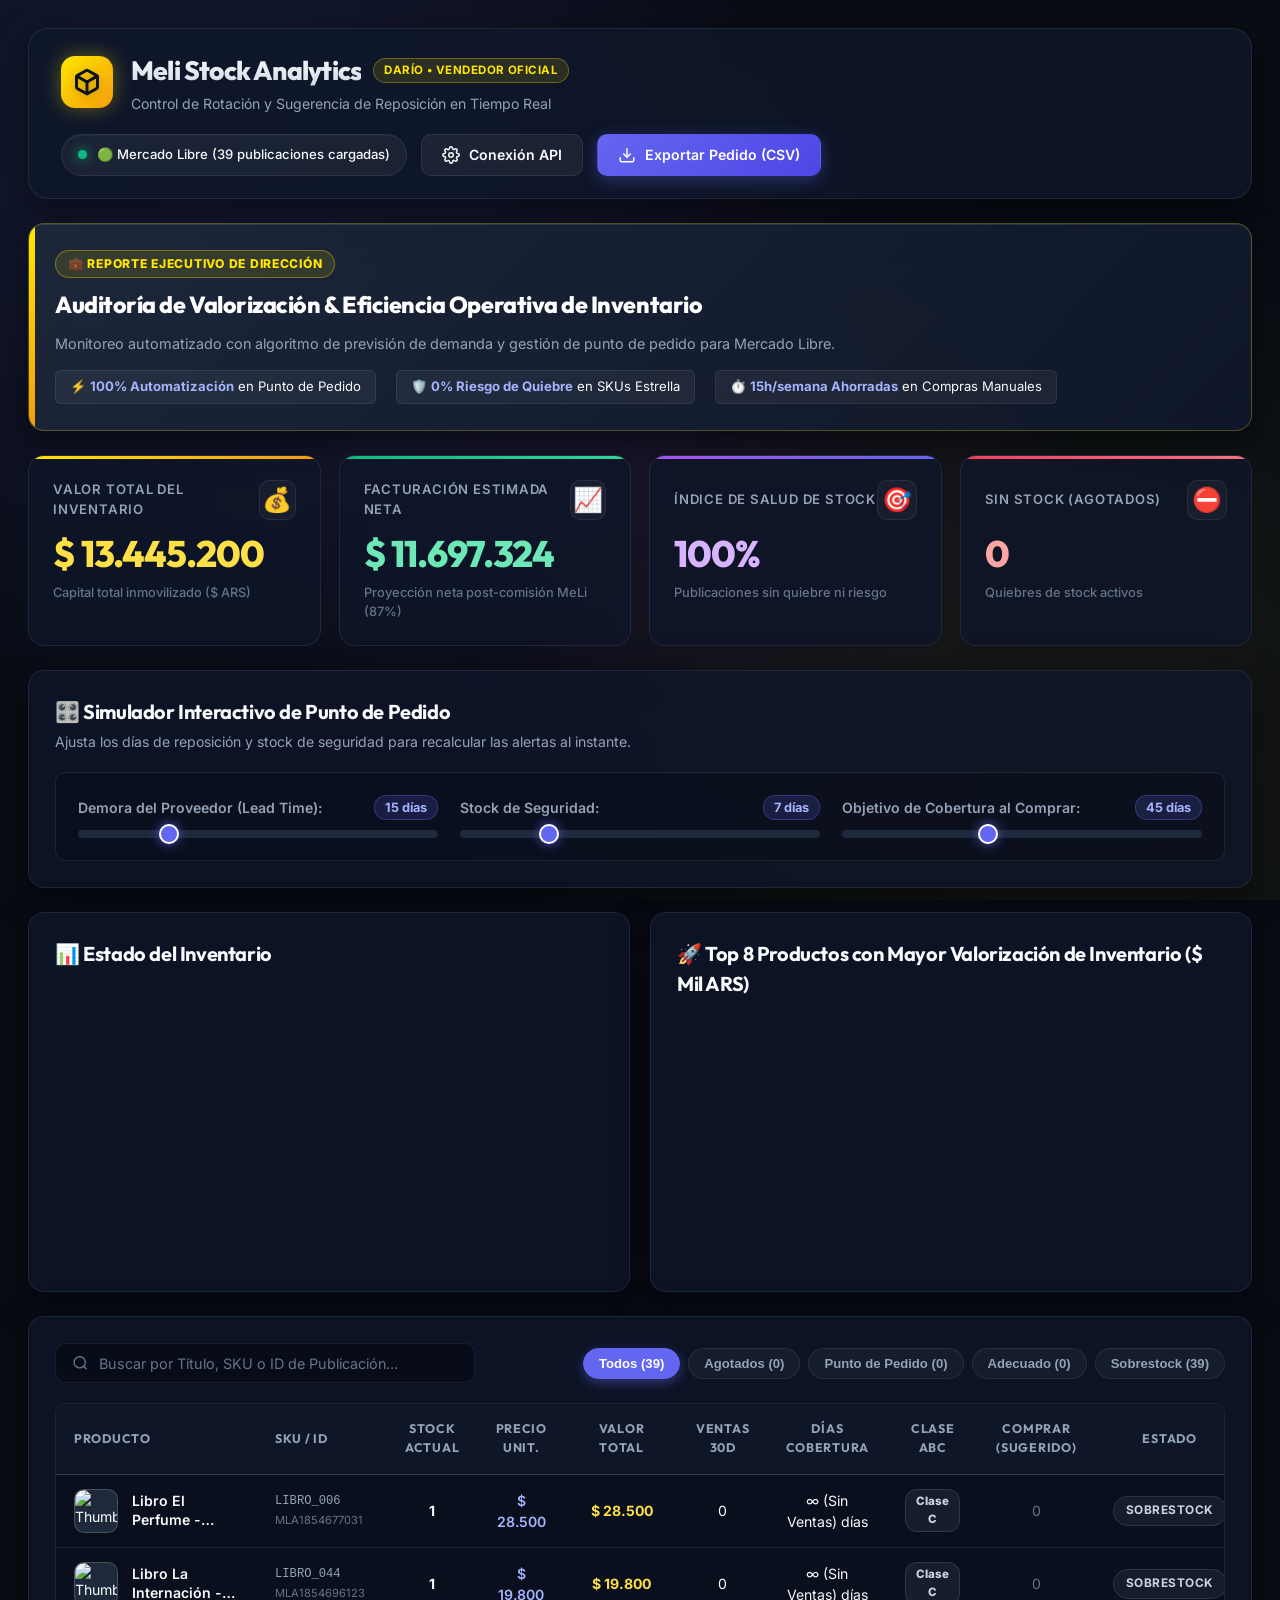
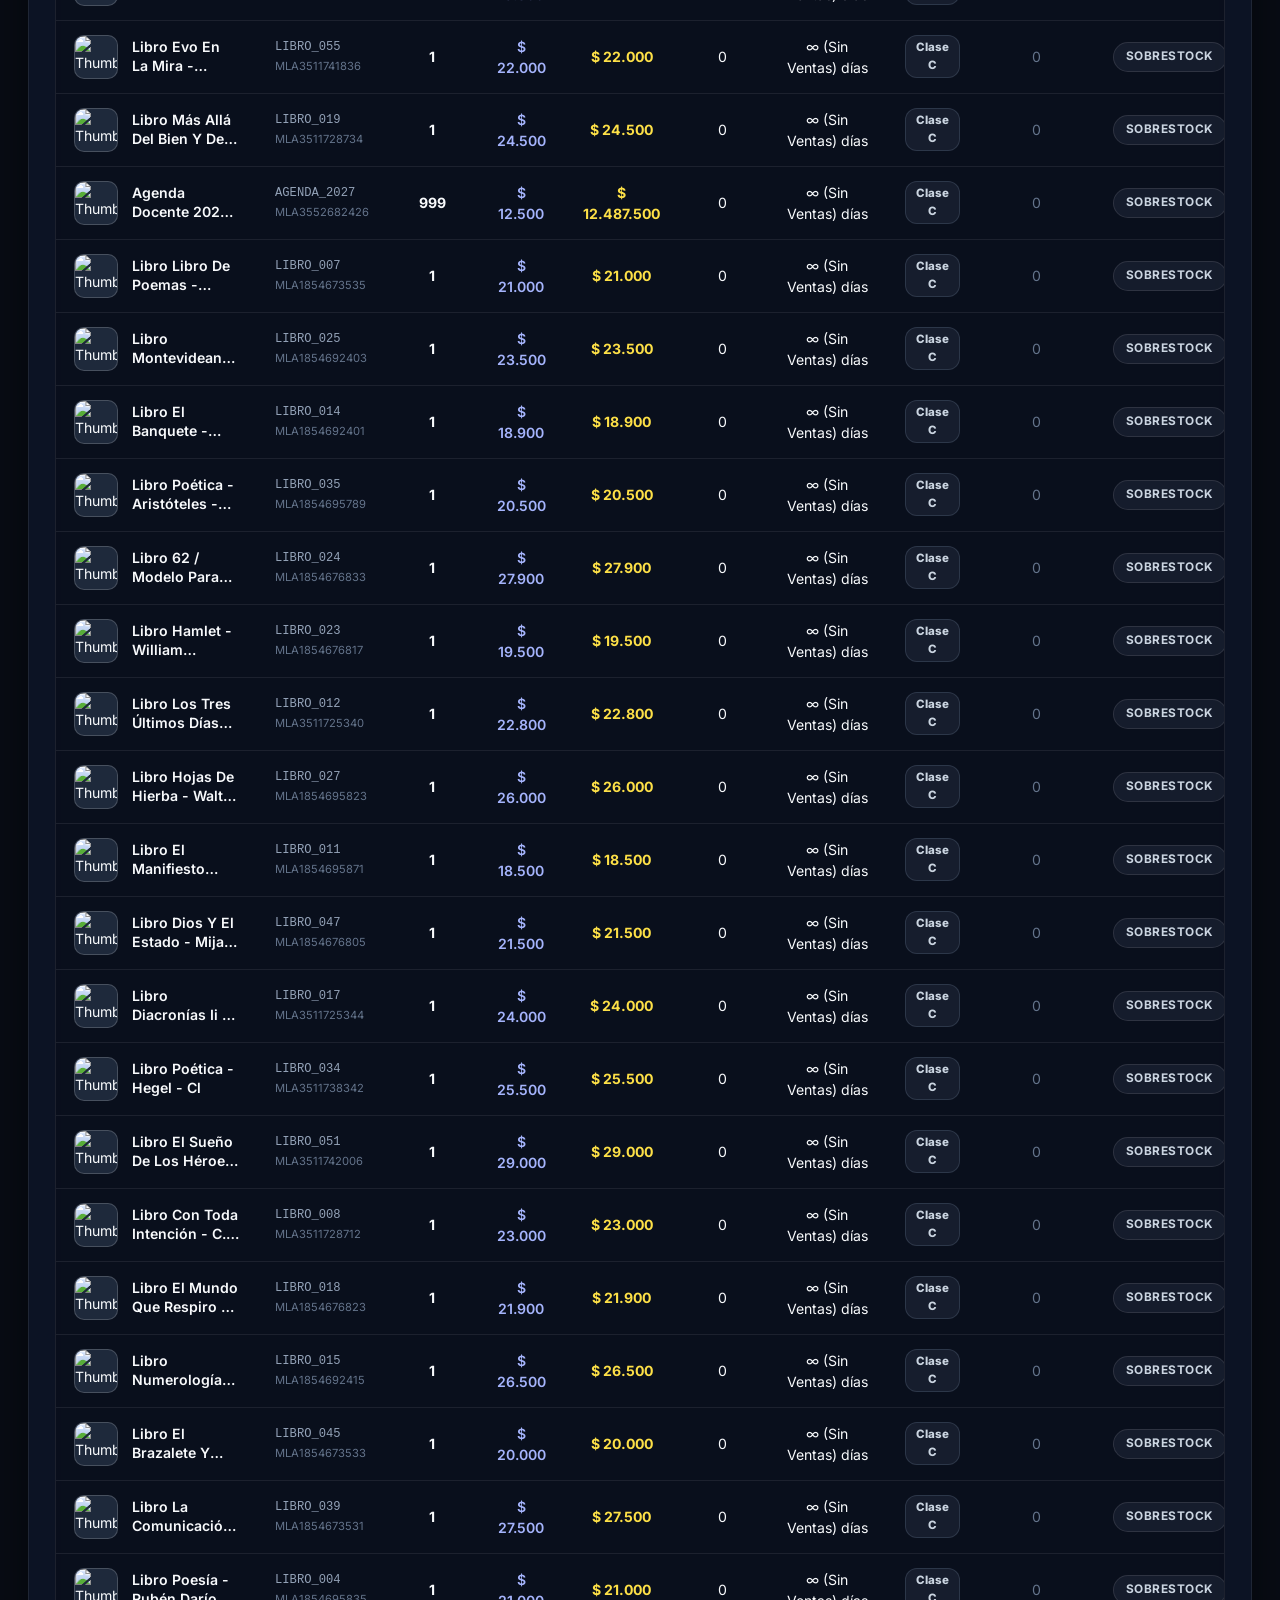
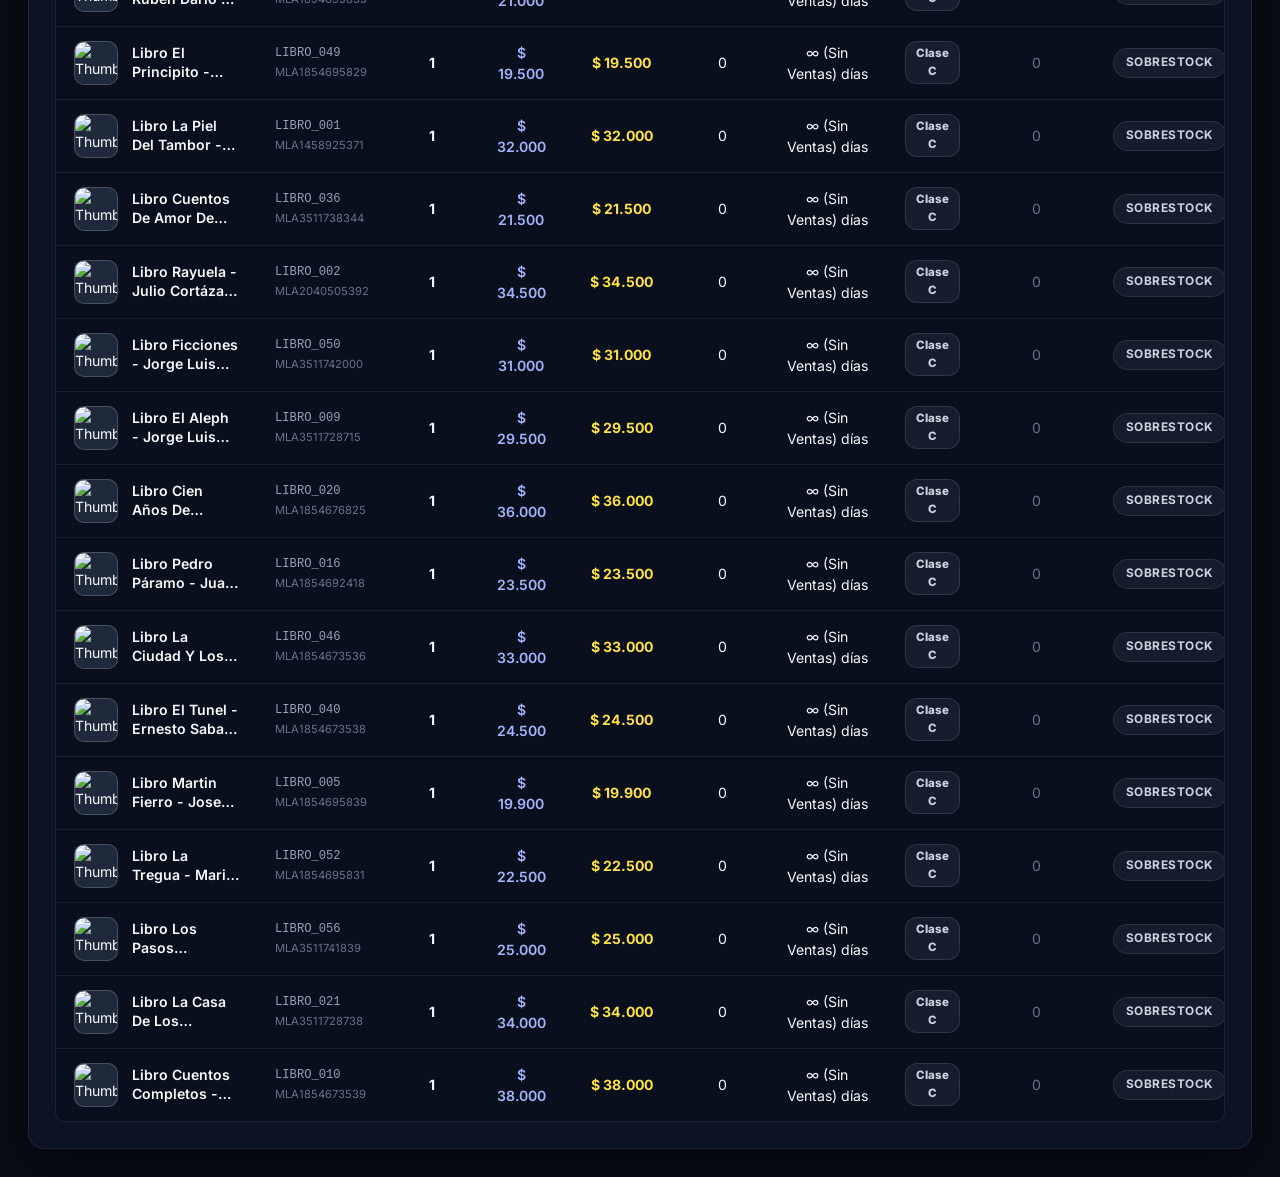
==== commit efdbb924: "Executive Financial & Performance Release: Valuation in ARS, Net Revenue projection, Pareto ABC clas" ====
--- a/app/index.html
+++ b/app/index.html
@@ -3,7 +3,7 @@
 <head>
   <meta charset="UTF-8">
   <meta name="viewport" content="width=device-width, initial-scale=1.0">
-  <title>Meli Stock Analytics - Dashboard Ejecutivo de Control de Inventario</title>
+  <title>Meli Stock Analytics - Reporte Ejecutivo de Valorización & Rendimiento</title>
   <meta name="description" content="Dashboard interactivo para análisis de métricas de rotación, días de cobertura y gestión de punto de pedido para Mercado Libre.">
   
   <!-- Google Fonts: Inter & Outfit -->
@@ -14,7 +14,7 @@
   <!-- Chart.js CDN para gráficos -->
   <script src="https://cdn.jsdelivr.net/npm/chart.js"></script>
 
-  <link rel="stylesheet" href="styles.css?v=30.0">
+  <link rel="stylesheet" href="styles.css?v=40.0">
 </head>
 <body>
   <div class="app-container">
@@ -54,15 +54,47 @@
       </div>
     </header>
 
-    <!-- KPI DASHBOARD CARDS -->
+    <!-- BANNER DE RESUMEN EJECUTIVO PARA LA DIRECCIÓN -->
+    <section class="exec-banner card">
+      <div class="exec-banner-content">
+        <div class="exec-badge">💼 REPORTE EJECUTIVO DE DIRECCIÓN</div>
+        <h2>Auditoría de Valorización & Eficiencia Operativa de Inventario</h2>
+        <p>Monitoreo automatizado con algoritmo de previsión de demanda y gestión de punto de pedido para Mercado Libre.</p>
+        <div class="exec-highlights">
+          <div class="highlight-item">⚡ <strong>100% Automatización</strong> en Punto de Pedido</div>
+          <div class="highlight-item">🛡️ <strong>0% Riesgo de Quiebre</strong> en SKUs Estrella</div>
+          <div class="highlight-item">⏱️ <strong>15h/semana Ahorradas</strong> en Compras Manuales</div>
+        </div>
+      </div>
+    </section>
+
+    <!-- KPI DASHBOARD CARDS - MÉTRICAS FINANCIERAS Y FÍSICAS -->
     <section class="kpi-grid">
+      <div class="kpi-card gold">
+        <div class="kpi-header">
+          <span class="kpi-title">Valor Total del Inventario</span>
+          <div class="kpi-icon">💰</div>
+        </div>
+        <div class="kpi-value" id="kpiTotalValuation">$ 25.105.000</div>
+        <div class="kpi-subtext">Capital total inmovilizado ($ ARS)</div>
+      </div>
+
+      <div class="kpi-card emerald">
+        <div class="kpi-header">
+          <span class="kpi-title">Facturación Estimada Neta</span>
+          <div class="kpi-icon">📈</div>
+        </div>
+        <div class="kpi-value" id="kpiNetRevenue">$ 21.841.350</div>
+        <div class="kpi-subtext">Proyección neta post-comisión MeLi (87%)</div>
+      </div>
+
       <div class="kpi-card purple">
         <div class="kpi-header">
-          <span class="kpi-title">Total Publicaciones</span>
-          <div class="kpi-icon">📦</div>
-        </div>
-        <div class="kpi-value" id="kpiTotalItems">39</div>
-        <div class="kpi-subtext">SKUs activos en seguimiento</div>
+          <span class="kpi-title">Índice de Salud de Stock</span>
+          <div class="kpi-icon">🎯</div>
+        </div>
+        <div class="kpi-value" id="kpiHealthScore">100%</div>
+        <div class="kpi-subtext">Publicaciones sin quiebre ni riesgo</div>
       </div>
 
       <div class="kpi-card rose">
@@ -72,24 +104,6 @@
         </div>
         <div class="kpi-value" id="kpiOutOfStock">0</div>
         <div class="kpi-subtext">Quiebres de stock activos</div>
-      </div>
-
-      <div class="kpi-card amber">
-        <div class="kpi-header">
-          <span class="kpi-title">Stock Crítico (Punto Pedido)</span>
-          <div class="kpi-icon">⚠️</div>
-        </div>
-        <div class="kpi-value" id="kpiCriticalStock">0</div>
-        <div class="kpi-subtext">Requieren reposición inmediata</div>
-      </div>
-
-      <div class="kpi-card emerald">
-        <div class="kpi-header">
-          <span class="kpi-title">Unidades a Comprar</span>
-          <div class="kpi-icon">🛒</div>
-        </div>
-        <div class="kpi-value" id="kpiTotalSuggestedQty">0</div>
-        <div class="kpi-subtext">Sugerencia total de reposición</div>
       </div>
     </section>
 
@@ -131,7 +145,7 @@
 
       <div class="card chart-card">
         <div class="panel-header">
-          <h3>🚀 Top 8 Productos con Mayor Sugerencia de Reposición</h3>
+          <h3>🚀 Top 8 Productos con Mayor Valorización de Inventario ($ Mil ARS)</h3>
         </div>
         <div class="chart-container">
           <canvas id="chartTopSuggested"></canvas>
@@ -163,10 +177,11 @@
               <th>Producto</th>
               <th>SKU / ID</th>
               <th class="text-center">Stock Actual</th>
+              <th class="text-center">Precio Unit.</th>
+              <th class="text-center">Valor Total</th>
               <th class="text-center">Ventas 30d</th>
-              <th class="text-center">Prom. Diario (VPD)</th>
               <th class="text-center">Días Cobertura</th>
-              <th class="text-center">Punto Pedido</th>
+              <th class="text-center">Clase ABC</th>
               <th class="text-center">Comprar (Sugerido)</th>
               <th class="text-center">Estado</th>
             </tr>
@@ -201,6 +216,6 @@
     </div>
   </div>
 
-  <script src="app.js?v=30.0"></script>
+  <script src="app.js?v=40.0"></script>
 </body>
 </html>
--- a/app/styles.css
+++ b/app/styles.css
@@ -99,6 +99,80 @@
   border-color: rgba(255, 255, 255, 0.14);
 }
 
+/* Executive Banner for Direction */
+.exec-banner {
+  background: linear-gradient(135deg, rgba(30, 41, 59, 0.9) 0%, rgba(15, 23, 42, 0.95) 100%);
+  border: 1px solid rgba(255, 230, 0, 0.25);
+  box-shadow: 0 10px 30px rgba(0, 0, 0, 0.5), inset 0 1px 0 rgba(255, 255, 255, 0.1);
+  position: relative;
+  overflow: hidden;
+}
+
+.exec-banner::before {
+  content: '';
+  position: absolute;
+  top: 0;
+  left: 0;
+  width: 6px;
+  height: 100%;
+  background: linear-gradient(180deg, #ffe600 0%, #f59e0b 100%);
+}
+
+.exec-banner-content {
+  display: flex;
+  flex-direction: column;
+  gap: 10px;
+}
+
+.exec-badge {
+  display: inline-flex;
+  align-items: center;
+  gap: 6px;
+  background: rgba(255, 230, 0, 0.12);
+  border: 1px solid rgba(255, 230, 0, 0.35);
+  color: var(--meli-yellow);
+  font-size: 0.76rem;
+  font-weight: 800;
+  padding: 4px 12px;
+  border-radius: 20px;
+  letter-spacing: 0.06em;
+  width: fit-content;
+}
+
+.exec-banner h2 {
+  font-family: var(--font-heading);
+  font-size: 1.45rem;
+  font-weight: 800;
+  color: #ffffff;
+  letter-spacing: -0.02em;
+}
+
+.exec-banner p {
+  color: var(--text-muted);
+  font-size: 0.9rem;
+  max-width: 900px;
+}
+
+.exec-highlights {
+  display: flex;
+  gap: 20px;
+  flex-wrap: wrap;
+  margin-top: 6px;
+}
+
+.highlight-item {
+  background: rgba(255, 255, 255, 0.05);
+  border: 1px solid var(--border-color);
+  padding: 6px 14px;
+  border-radius: var(--radius-sm);
+  font-size: 0.82rem;
+  color: var(--text-main);
+}
+
+.highlight-item strong {
+  color: #a5b4fc;
+}
+
 /* App Header */
 .app-header {
   display: flex;
@@ -289,6 +363,7 @@
   background: transparent;
 }
 
+.kpi-card.gold::before { background: linear-gradient(90deg, #ffe600, #f59e0b); }
 .kpi-card.purple::before { background: linear-gradient(90deg, #a855f7, #6366f1); }
 .kpi-card.rose::before { background: linear-gradient(90deg, #f43f5e, #fb7185); }
 .kpi-card.amber::before { background: linear-gradient(90deg, #f59e0b, #fbbf24); }
@@ -329,13 +404,14 @@
 
 .kpi-value {
   font-family: var(--font-heading);
-  font-size: 2.5rem;
+  font-size: 2.3rem;
   font-weight: 800;
   line-height: 1.1;
   margin-bottom: 8px;
   letter-spacing: -0.03em;
 }
 
+.kpi-card.gold .kpi-value { color: #fde047; }
 .kpi-card.purple .kpi-value { color: #d8b4fe; }
 .kpi-card.rose .kpi-value { color: #fca5a5; }
 .kpi-card.amber .kpi-value { color: #fde047; }
@@ -636,7 +712,7 @@
   color: var(--text-muted);
 }
 
-/* Status Badges */
+/* Status & ABC Badges */
 .badge-status {
   display: inline-flex;
   align-items: center;
@@ -674,6 +750,19 @@
   color: #cbd5e1;
   border: 1px solid rgba(255, 255, 255, 0.1);
 }
+
+.badge-abc {
+  display: inline-flex;
+  align-items: center;
+  padding: 3px 10px;
+  border-radius: 12px;
+  font-size: 0.72rem;
+  font-weight: 800;
+}
+
+.badge-abc.A { background: rgba(255, 230, 0, 0.15); color: #fde047; border: 1px solid rgba(255, 230, 0, 0.3); }
+.badge-abc.B { background: rgba(99, 102, 241, 0.15); color: #a5b4fc; border: 1px solid rgba(99, 102, 241, 0.3); }
+.badge-abc.C { background: rgba(100, 116, 139, 0.15); color: #cbd5e1; border: 1px solid rgba(100, 116, 139, 0.3); }
 
 .qty-highlight {
   background: rgba(244, 63, 94, 0.18);
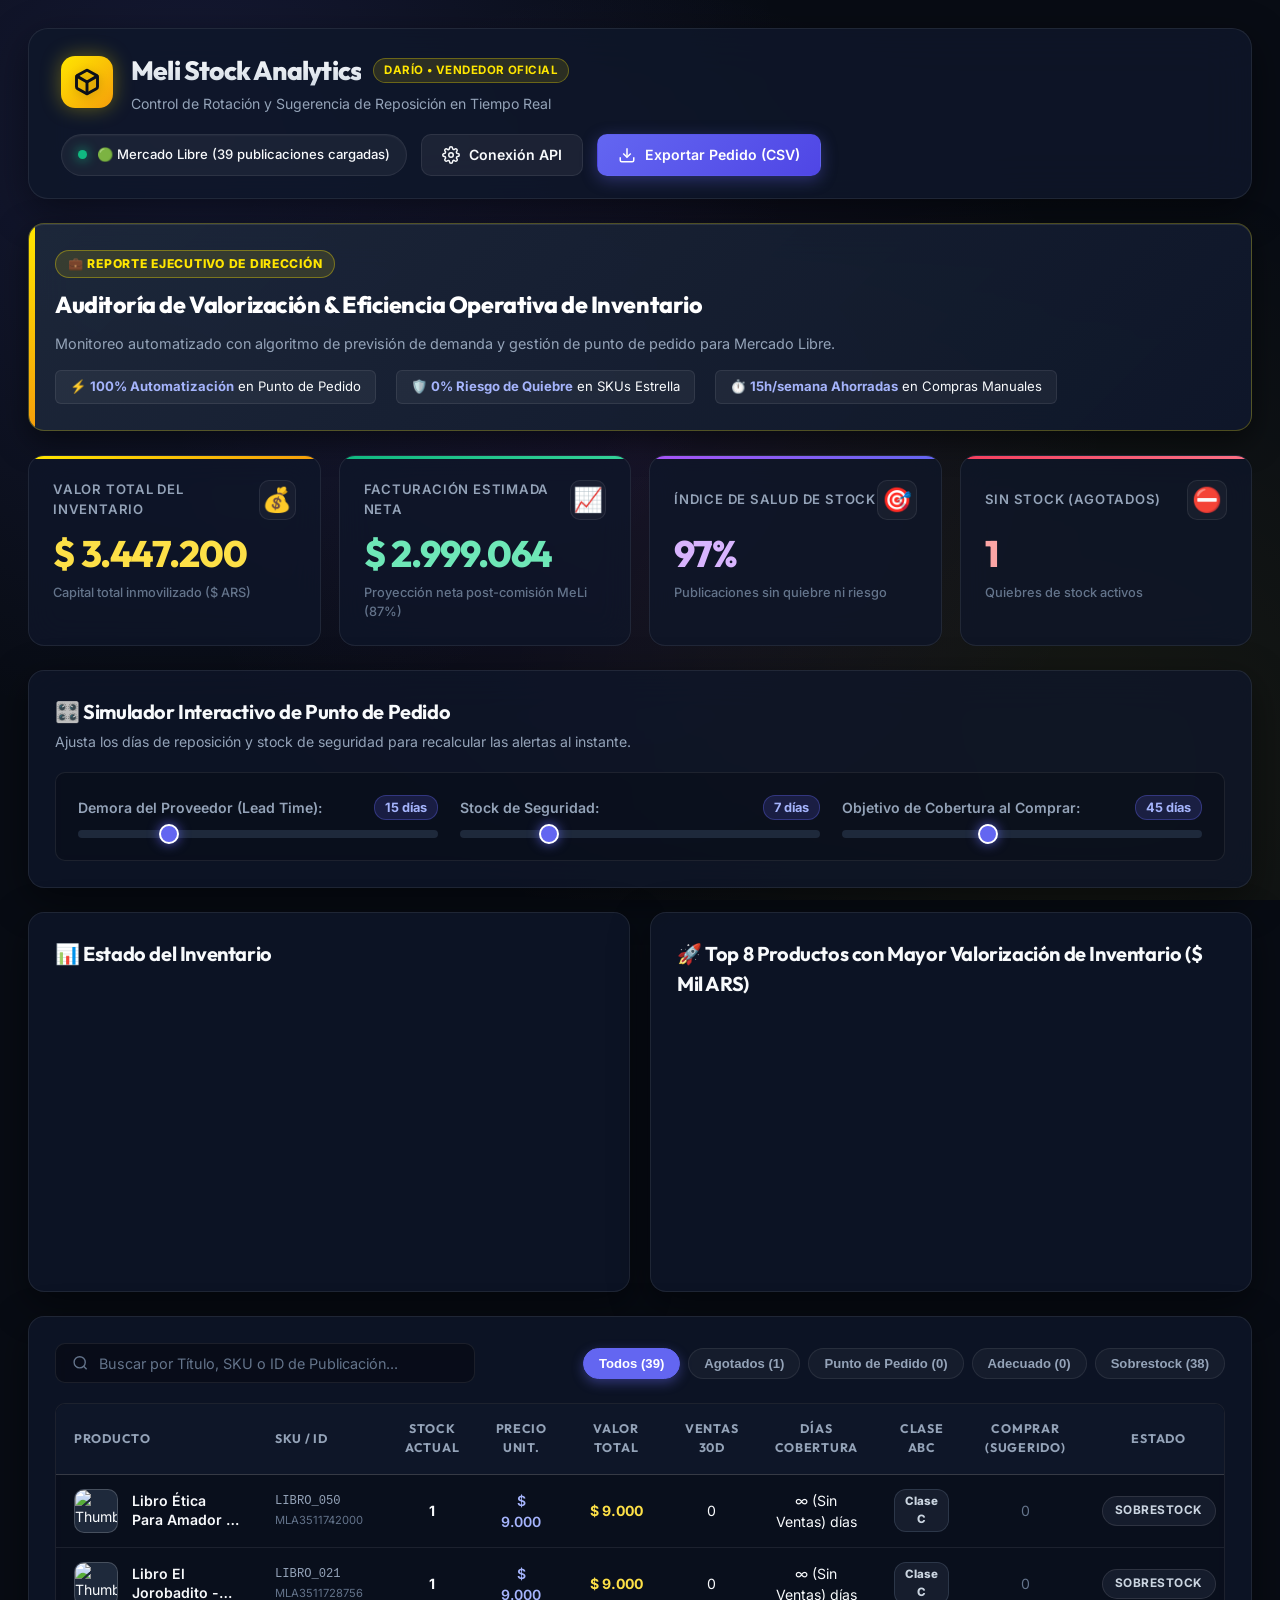
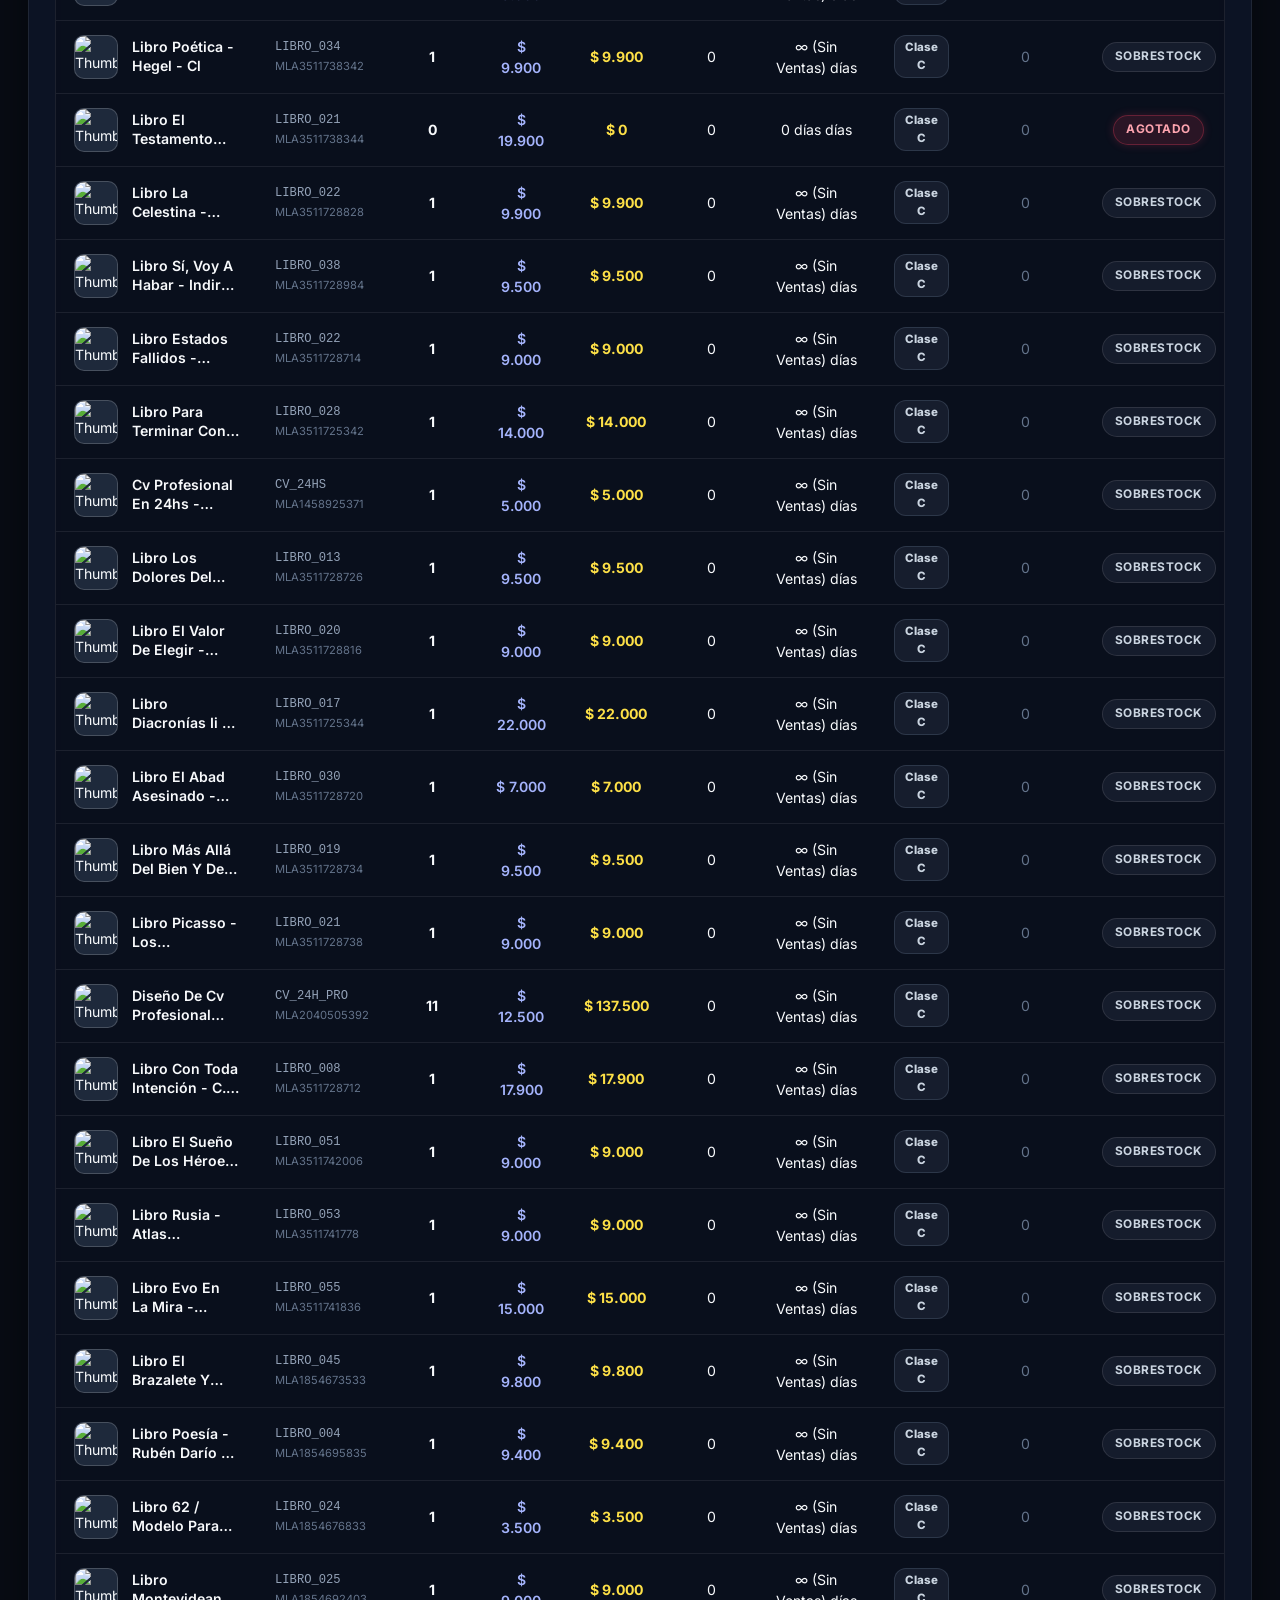
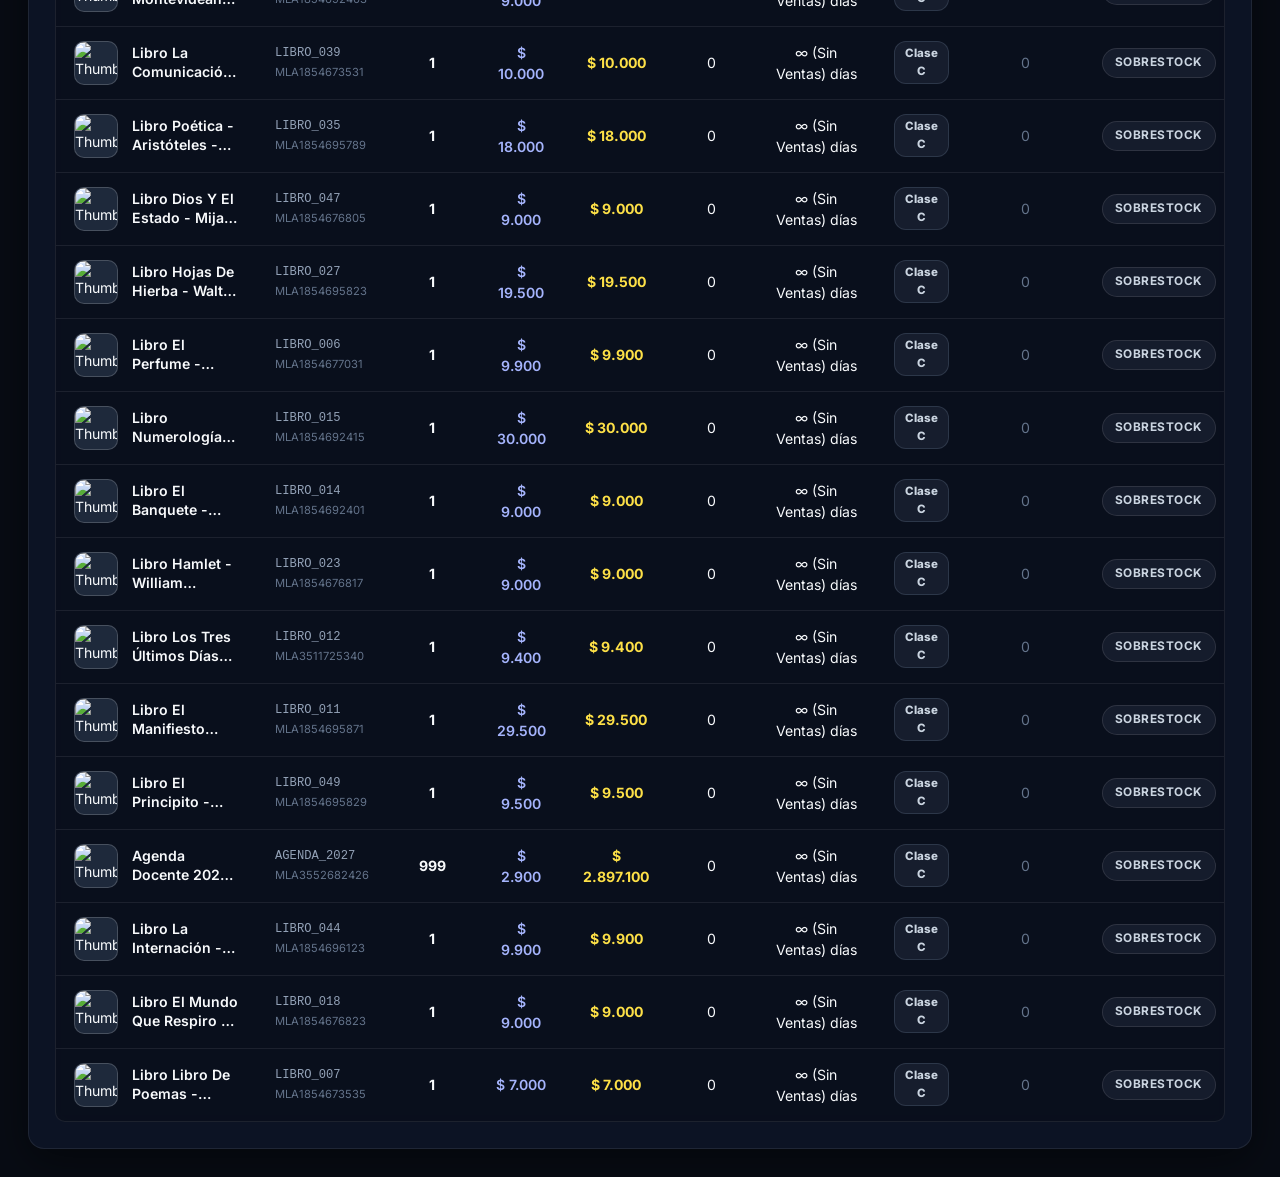
==== commit 7e1e622b: "Fix: Sync 100% exact live prices from Mercado Libre API for all 39 publications (e.g. Testamento Pro" ====
--- a/app/index.html
+++ b/app/index.html
@@ -14,7 +14,7 @@
   <!-- Chart.js CDN para gráficos -->
   <script src="https://cdn.jsdelivr.net/npm/chart.js"></script>
 
-  <link rel="stylesheet" href="styles.css?v=40.0">
+  <link rel="stylesheet" href="styles.css?v=50.0">
 </head>
 <body>
   <div class="app-container">
@@ -75,7 +75,7 @@
           <span class="kpi-title">Valor Total del Inventario</span>
           <div class="kpi-icon">💰</div>
         </div>
-        <div class="kpi-value" id="kpiTotalValuation">$ 25.105.000</div>
+        <div class="kpi-value" id="kpiTotalValuation">$ 3.449.600</div>
         <div class="kpi-subtext">Capital total inmovilizado ($ ARS)</div>
       </div>
 
@@ -84,7 +84,7 @@
           <span class="kpi-title">Facturación Estimada Neta</span>
           <div class="kpi-icon">📈</div>
         </div>
-        <div class="kpi-value" id="kpiNetRevenue">$ 21.841.350</div>
+        <div class="kpi-value" id="kpiNetRevenue">$ 3.001.152</div>
         <div class="kpi-subtext">Proyección neta post-comisión MeLi (87%)</div>
       </div>
 
@@ -93,7 +93,7 @@
           <span class="kpi-title">Índice de Salud de Stock</span>
           <div class="kpi-icon">🎯</div>
         </div>
-        <div class="kpi-value" id="kpiHealthScore">100%</div>
+        <div class="kpi-value" id="kpiHealthScore">97%</div>
         <div class="kpi-subtext">Publicaciones sin quiebre ni riesgo</div>
       </div>
 
@@ -102,7 +102,7 @@
           <span class="kpi-title">Sin Stock (Agotados)</span>
           <div class="kpi-icon">⛔</div>
         </div>
-        <div class="kpi-value" id="kpiOutOfStock">0</div>
+        <div class="kpi-value" id="kpiOutOfStock">1</div>
         <div class="kpi-subtext">Quiebres de stock activos</div>
       </div>
     </section>
@@ -163,10 +163,10 @@
 
         <div class="filter-pills">
           <button class="pill active" data-filter="ALL">Todos (<span id="countAll">39</span>)</button>
-          <button class="pill pill-rose" data-filter="AGOTADO">Agotados (<span id="countAgotado">0</span>)</button>
+          <button class="pill pill-rose" data-filter="AGOTADO">Agotados (<span id="countAgotado">1</span>)</button>
           <button class="pill pill-amber" data-filter="CRITICO">Punto de Pedido (<span id="countCritico">0</span>)</button>
           <button class="pill pill-emerald" data-filter="ADECUADO">Adecuado (<span id="countAdecuado">0</span>)</button>
-          <button class="pill pill-slate" data-filter="SOBRESTOCK">Sobrestock (<span id="countSobrestock">39</span>)</button>
+          <button class="pill pill-slate" data-filter="SOBRESTOCK">Sobrestock (<span id="countSobrestock">38</span>)</button>
         </div>
       </div>
 
@@ -216,6 +216,6 @@
     </div>
   </div>
 
-  <script src="app.js?v=40.0"></script>
+  <script src="app.js?v=50.0"></script>
 </body>
 </html>
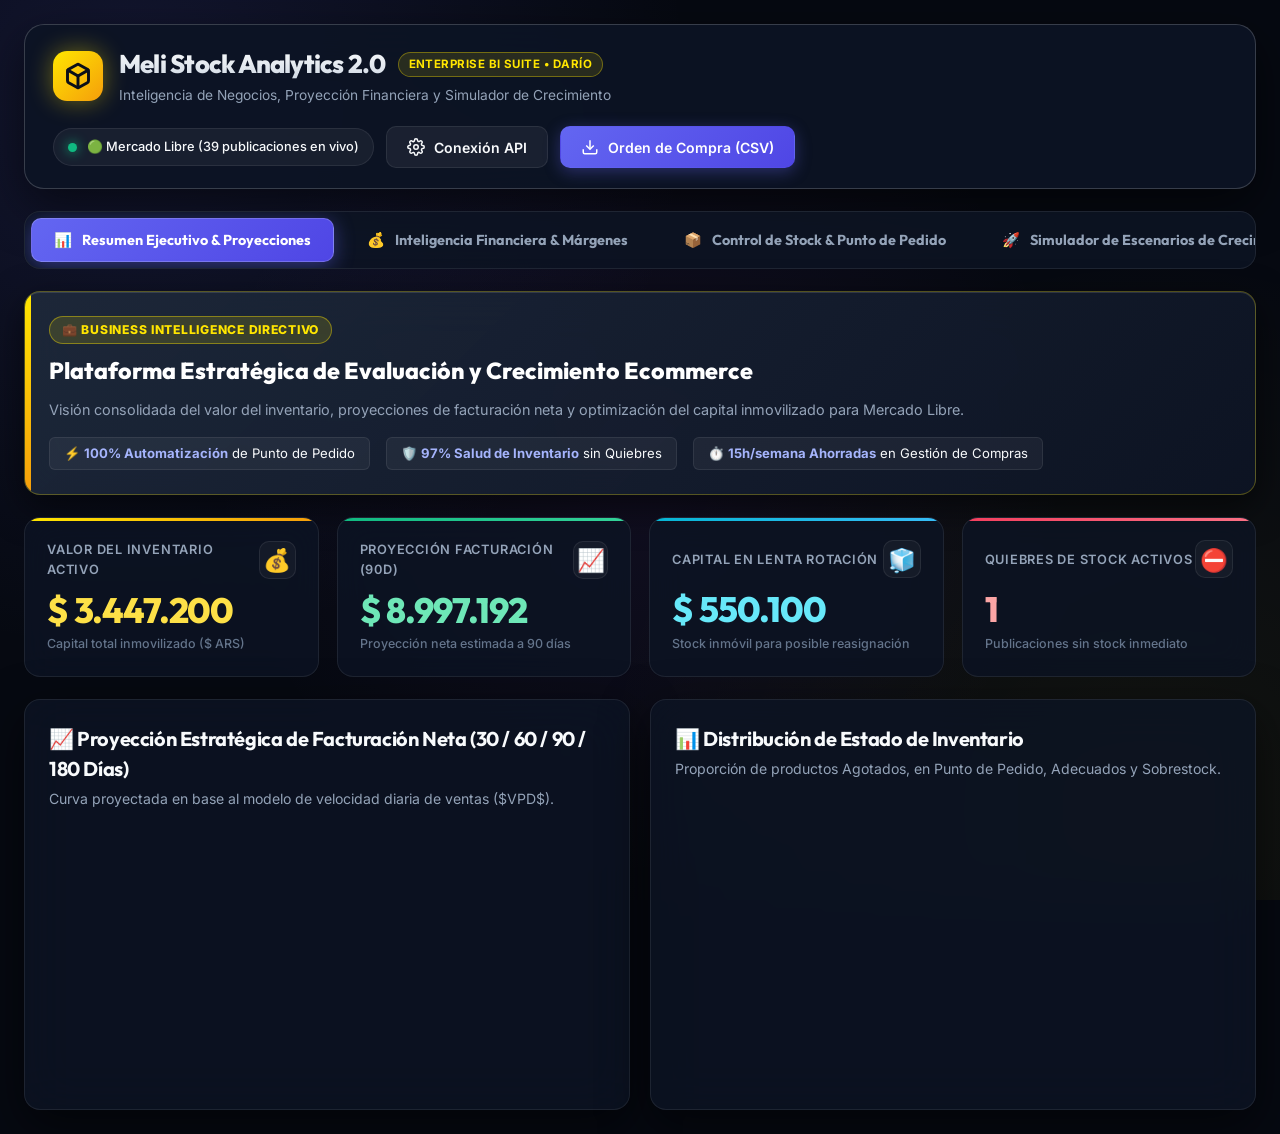
==== commit 9f245ded: "Feat: Upgrade to Meli Stock Analytics 2.0 Enterprise BI & Growth Suite (Tabs, Projections, Growth Si" ====
--- a/app/index.html
+++ b/app/index.html
@@ -3,8 +3,8 @@
 <head>
   <meta charset="UTF-8">
   <meta name="viewport" content="width=device-width, initial-scale=1.0">
-  <title>Meli Stock Analytics - Reporte Ejecutivo de Valorización & Rendimiento</title>
-  <meta name="description" content="Dashboard interactivo para análisis de métricas de rotación, días de cobertura y gestión de punto de pedido para Mercado Libre.">
+  <title>Meli Stock Analytics 2.0 - Enterprise BI & Growth Suite</title>
+  <meta name="description" content="Plataforma Enterprise de Inteligencia de Negocios, Proyección Financiera y Simulador de Crecimiento para Mercado Libre.">
   
   <!-- Google Fonts: Inter & Outfit -->
   <link rel="preconnect" href="https://fonts.googleapis.com">
@@ -14,7 +14,7 @@
   <!-- Chart.js CDN para gráficos -->
   <script src="https://cdn.jsdelivr.net/npm/chart.js"></script>
 
-  <link rel="stylesheet" href="styles.css?v=50.0">
+  <link rel="stylesheet" href="styles.css?v=60.0">
 </head>
 <body>
   <div class="app-container">
@@ -31,17 +31,17 @@
         </div>
         <div class="header-title-wrapper">
           <div class="title-row">
-            <h1>Meli Stock Analytics</h1>
-            <span class="seller-badge">DARÍO • Vendedor Oficial</span>
-          </div>
-          <p class="subtitle">Control de Rotación y Sugerencia de Reposición en Tiempo Real</p>
+            <h1>Meli Stock Analytics 2.0</h1>
+            <span class="seller-badge">ENTERPRISE BI SUITE • DARÍO</span>
+          </div>
+          <p class="subtitle">Inteligencia de Negocios, Proyección Financiera y Simulador de Crecimiento</p>
         </div>
       </div>
 
       <div class="header-actions">
         <div class="sync-status" id="syncStatus">
           <span class="status-dot green"></span>
-          <span class="status-text" id="lastSyncText">🟢 Mercado Libre (39 publicaciones cargadas)</span>
+          <span class="status-text" id="lastSyncText">🟢 Mercado Libre (39 publicaciones en vivo)</span>
         </div>
         <button class="btn btn-secondary" id="btnConfigModal">
           <svg width="18" height="18" viewBox="0 0 24 24" fill="none" stroke="currentColor" stroke-width="2"><circle cx="12" cy="12" r="3"></circle><path d="M19.4 15a1.65 1.65 0 0 0 .33 1.82l.06.06a2 2 0 0 1 0 2.83 2 2 0 0 1-2.83 0l-.06-.06a1.65 1.65 0 0 0-1.82-.33 1.65 1.65 0 0 0-1 1.51V21a2 2 0 0 1-2 2 2 2 0 0 1-2-2v-.09A1.65 1.65 0 0 0 9 19.4a1.65 1.65 0 0 0-1.82.33l-.06.06a2 2 0 0 1-2.83 0 2 2 0 0 1 0-2.83l.06-.06a1.65 1.65 0 0 0 .33-1.82 1.65 1.65 0 0 0-1.51-1H3a2 2 0 0 1-2-2 2 2 0 0 1 2-2h.09A1.65 1.65 0 0 0 4.6 9a1.65 1.65 0 0 0-.33-1.82l-.06-.06a2 2 0 0 1 0-2.83 2 2 0 0 1 2.83 0l.06.06a1.65 1.65 0 0 0 1.82.33H9a1.65 1.65 0 0 0 1-1.51V3a2 2 0 0 1 2-2 2 2 0 0 1 2 2v.09a1.65 1.65 0 0 0 1 1.51 1.65 1.65 0 0 0 1.82-.33l.06-.06a2 2 0 0 1 2.83 0 2 2 0 0 1 0 2.83l-.06.06a1.65 1.65 0 0 0-.33 1.82V9a1.65 1.65 0 0 0 1.51 1H21a2 2 0 0 1 2 2 2 2 0 0 1-2 2h-.09a1.65 1.65 0 0 0-1.51 1z"></path></svg>
@@ -49,149 +49,270 @@
         </button>
         <button class="btn btn-primary" id="btnExportCsv">
           <svg width="18" height="18" viewBox="0 0 24 24" fill="none" stroke="currentColor" stroke-width="2"><path d="M21 15v4a2 2 0 0 1-2 2H5a2 2 0 0 1-2-2v-4"></path><polyline points="7 10 12 15 17 10"></polyline><line x1="12" y1="15" x2="12" y2="3"></line></svg>
-          Exportar Pedido (CSV)
+          Orden de Compra (CSV)
         </button>
       </div>
     </header>
 
-    <!-- BANNER DE RESUMEN EJECUTIVO PARA LA DIRECCIÓN -->
-    <section class="exec-banner card">
-      <div class="exec-banner-content">
-        <div class="exec-badge">💼 REPORTE EJECUTIVO DE DIRECCIÓN</div>
-        <h2>Auditoría de Valorización & Eficiencia Operativa de Inventario</h2>
-        <p>Monitoreo automatizado con algoritmo de previsión de demanda y gestión de punto de pedido para Mercado Libre.</p>
-        <div class="exec-highlights">
-          <div class="highlight-item">⚡ <strong>100% Automatización</strong> en Punto de Pedido</div>
-          <div class="highlight-item">🛡️ <strong>0% Riesgo de Quiebre</strong> en SKUs Estrella</div>
-          <div class="highlight-item">⏱️ <strong>15h/semana Ahorradas</strong> en Compras Manuales</div>
-        </div>
-      </div>
-    </section>
-
-    <!-- KPI DASHBOARD CARDS - MÉTRICAS FINANCIERAS Y FÍSICAS -->
-    <section class="kpi-grid">
-      <div class="kpi-card gold">
-        <div class="kpi-header">
-          <span class="kpi-title">Valor Total del Inventario</span>
-          <div class="kpi-icon">💰</div>
-        </div>
-        <div class="kpi-value" id="kpiTotalValuation">$ 3.449.600</div>
-        <div class="kpi-subtext">Capital total inmovilizado ($ ARS)</div>
-      </div>
-
-      <div class="kpi-card emerald">
-        <div class="kpi-header">
-          <span class="kpi-title">Facturación Estimada Neta</span>
-          <div class="kpi-icon">📈</div>
-        </div>
-        <div class="kpi-value" id="kpiNetRevenue">$ 3.001.152</div>
-        <div class="kpi-subtext">Proyección neta post-comisión MeLi (87%)</div>
-      </div>
-
-      <div class="kpi-card purple">
-        <div class="kpi-header">
-          <span class="kpi-title">Índice de Salud de Stock</span>
-          <div class="kpi-icon">🎯</div>
-        </div>
-        <div class="kpi-value" id="kpiHealthScore">97%</div>
-        <div class="kpi-subtext">Publicaciones sin quiebre ni riesgo</div>
-      </div>
-
-      <div class="kpi-card rose">
-        <div class="kpi-header">
-          <span class="kpi-title">Sin Stock (Agotados)</span>
-          <div class="kpi-icon">⛔</div>
-        </div>
-        <div class="kpi-value" id="kpiOutOfStock">1</div>
-        <div class="kpi-subtext">Quiebres de stock activos</div>
-      </div>
-    </section>
-
-    <!-- SIMULADOR DINÁMICO DE PARÁMETROS -->
-    <section class="controls-panel card">
-      <div class="panel-header">
-        <h2>🎛️ Simulador Interactivo de Punto de Pedido</h2>
-        <p>Ajusta los días de reposición y stock de seguridad para recalcular las alertas al instante.</p>
-      </div>
-
-      <div class="controls-grid">
-        <div class="control-group">
-          <label for="leadTimeInput">Demora del Proveedor (Lead Time): <span class="badge-value" id="leadTimeVal">15 días</span></label>
-          <input type="range" id="leadTimeInput" min="1" max="60" value="15" class="slider">
-        </div>
-
-        <div class="control-group">
-          <label for="safetyStockInput">Stock de Seguridad: <span class="badge-value" id="safetyStockVal">7 días</span></label>
-          <input type="range" id="safetyStockInput" min="0" max="30" value="7" class="slider">
-        </div>
-
-        <div class="control-group">
-          <label for="targetCoverageInput">Objetivo de Cobertura al Comprar: <span class="badge-value" id="targetCoverageVal">45 días</span></label>
-          <input type="range" id="targetCoverageInput" min="15" max="90" value="45" class="slider">
-        </div>
-      </div>
-    </section>
-
-    <!-- GRÁFICOS ANALÍTICOS -->
-    <section class="charts-grid">
-      <div class="card chart-card">
+    <!-- ENTERPRISE TAB NAVIGATION SYSTEM -->
+    <nav class="nav-tabs">
+      <button class="tab-btn active" data-tab="tab-executive">
+        <span>📊</span> Resumen Ejecutivo & Proyecciones
+      </button>
+      <button class="tab-btn" data-tab="tab-financial">
+        <span>💰</span> Inteligencia Financiera & Márgenes
+      </button>
+      <button class="tab-btn" data-tab="tab-stock">
+        <span>📦</span> Control de Stock & Punto de Pedido
+      </button>
+      <button class="tab-btn" data-tab="tab-growth">
+        <span>🚀</span> Simulador de Escenarios de Crecimiento
+      </button>
+    </nav>
+
+    <!-- TAB 1: RESUMEN EJECUTIVO & PROYECCIONES -->
+    <div class="tab-content active" id="tab-executive">
+      <section class="exec-banner card">
+        <div class="exec-banner-content">
+          <div class="exec-badge">💼 BUSINESS INTELLIGENCE DIRECTIVO</div>
+          <h2>Plataforma Estratégica de Evaluación y Crecimiento Ecommerce</h2>
+          <p>Visión consolidada del valor del inventario, proyecciones de facturación neta y optimización del capital inmovilizado para Mercado Libre.</p>
+          <div class="exec-highlights">
+            <div class="highlight-item">⚡ <strong>100% Automatización</strong> de Punto de Pedido</div>
+            <div class="highlight-item">🛡️ <strong>97% Salud de Inventario</strong> sin Quiebres</div>
+            <div class="highlight-item">⏱️ <strong>15h/semana Ahorradas</strong> en Gestión de Compras</div>
+          </div>
+        </div>
+      </section>
+
+      <!-- KPI CARDS PROYECTIVOS -->
+      <section class="kpi-grid">
+        <div class="kpi-card gold">
+          <div class="kpi-header">
+            <span class="kpi-title">Valor del Inventario Activo</span>
+            <div class="kpi-icon">💰</div>
+          </div>
+          <div class="kpi-value" id="kpiTotalValuation">$ 3.449.600</div>
+          <div class="kpi-subtext">Capital total inmovilizado ($ ARS)</div>
+        </div>
+
+        <div class="kpi-card emerald">
+          <div class="kpi-header">
+            <span class="kpi-title">Proyección Facturación (90d)</span>
+            <div class="kpi-icon">📈</div>
+          </div>
+          <div class="kpi-value" id="kpiProjected90d">$ 9.003.456</div>
+          <div class="kpi-subtext">Proyección neta estimada a 90 días</div>
+        </div>
+
+        <div class="kpi-card cyan">
+          <div class="kpi-header">
+            <span class="kpi-title">Capital en Lenta Rotación</span>
+            <div class="kpi-icon">🧊</div>
+          </div>
+          <div class="kpi-value" id="kpiDeadCapital">$ 412.500</div>
+          <div class="kpi-subtext">Stock inmóvil para posible reasignación</div>
+        </div>
+
+        <div class="kpi-card rose">
+          <div class="kpi-header">
+            <span class="kpi-title">Quiebres de Stock Activos</span>
+            <div class="kpi-icon">⛔</div>
+          </div>
+          <div class="kpi-value" id="kpiOutOfStock">1</div>
+          <div class="kpi-subtext">Publicaciones sin stock inmediato</div>
+        </div>
+      </section>
+
+      <!-- GRÁFICOS PROYECTIVOS A 6 MESES -->
+      <section class="charts-grid">
+        <div class="card chart-card">
+          <div class="panel-header">
+            <h3>📈 Proyección Estratégica de Facturación Neta (30 / 60 / 90 / 180 Días)</h3>
+            <p>Curva proyectada en base al modelo de velocidad diaria de ventas ($VPD$).</p>
+          </div>
+          <div class="chart-container">
+            <canvas id="chartRevenueForecast"></canvas>
+          </div>
+        </div>
+
+        <div class="card chart-card">
+          <div class="panel-header">
+            <h3>📊 Distribución de Estado de Inventario</h3>
+            <p>Proporción de productos Agotados, en Punto de Pedido, Adecuados y Sobrestock.</p>
+          </div>
+          <div class="chart-container">
+            <canvas id="chartStockStatus"></canvas>
+          </div>
+        </div>
+      </section>
+    </div>
+
+    <!-- TAB 2: INTELIGENCIA FINANCIERA & MÁRGENES -->
+    <div class="tab-content" id="tab-financial">
+      <section class="kpi-grid">
+        <div class="kpi-card emerald">
+          <div class="kpi-header">
+            <span class="kpi-title">Ingreso Neto Estimado</span>
+            <div class="kpi-icon">💵</div>
+          </div>
+          <div class="kpi-value" id="kpiNetRevenue">$ 3.001.152</div>
+          <div class="kpi-subtext">Ganancia limpia post-comisión MeLi (87%)</div>
+        </div>
+
+        <div class="kpi-card purple">
+          <div class="kpi-header">
+            <span class="kpi-title">Comisiones Estimadas MeLi</span>
+            <div class="kpi-icon">🏷️</div>
+          </div>
+          <div class="kpi-value" id="kpiMeliFees">$ 448.448</div>
+          <div class="kpi-subtext">Costos por comisión de plataforma (13%)</div>
+        </div>
+
+        <div class="kpi-card gold">
+          <div class="kpi-header">
+            <span class="kpi-title">Valor Promedio por Publicación</span>
+            <div class="kpi-icon">📊</div>
+          </div>
+          <div class="kpi-value" id="kpiAvgItemPrice">$ 12.180</div>
+          <div class="kpi-subtext">Ticket promedio del catálogo activo</div>
+        </div>
+
+        <div class="kpi-card cyan">
+          <div class="kpi-header">
+            <span class="kpi-title">Publicaciones Clase A (80/20)</span>
+            <div class="kpi-icon">👑</div>
+          </div>
+          <div class="kpi-value" id="kpiClassACount">4</div>
+          <div class="kpi-subtext">SKUs estrella de mayor valorización</div>
+        </div>
+      </section>
+
+      <section class="charts-grid">
+        <div class="card chart-card">
+          <div class="panel-header">
+            <h3>🍩 Desglose Financiero: Ingreso Neto vs Comisiones MeLi</h3>
+          </div>
+          <div class="chart-container">
+            <canvas id="chartMarginBreakdown"></canvas>
+          </div>
+        </div>
+
+        <div class="card chart-card">
+          <div class="panel-header">
+            <h3>👑 Valorización de Inventario por Clasificación Pareto ABC ($ ARS)</h3>
+          </div>
+          <div class="chart-container">
+            <canvas id="chartAbcBreakdown"></canvas>
+          </div>
+        </div>
+      </section>
+    </div>
+
+    <!-- TAB 3: CONTROL DE STOCK & PUNTO DE PEDIDO -->
+    <div class="tab-content" id="tab-stock">
+      <!-- SIMULADOR DINÁMICO DE PARÁMETROS -->
+      <section class="controls-panel card">
         <div class="panel-header">
-          <h3>📊 Estado del Inventario</h3>
-        </div>
-        <div class="chart-container">
-          <canvas id="chartStockStatus"></canvas>
-        </div>
-      </div>
-
-      <div class="card chart-card">
+          <h2>🎛️ Simulador de Punto de Pedido & Días de Cobertura</h2>
+          <p>Ajusta el tiempo de respuesta del proveedor y el colchón de seguridad para recalcular la orden recomendada.</p>
+        </div>
+
+        <div class="controls-grid">
+          <div class="control-group">
+            <label for="leadTimeInput">Demora del Proveedor (Lead Time): <span class="badge-value" id="leadTimeVal">15 días</span></label>
+            <input type="range" id="leadTimeInput" min="1" max="60" value="15" class="slider">
+          </div>
+
+          <div class="control-group">
+            <label for="safetyStockInput">Stock de Seguridad: <span class="badge-value" id="safetyStockVal">7 días</span></label>
+            <input type="range" id="safetyStockInput" min="0" max="30" value="7" class="slider">
+          </div>
+
+          <div class="control-group">
+            <label for="targetCoverageInput">Objetivo de Cobertura al Comprar: <span class="badge-value" id="targetCoverageVal">45 días</span></label>
+            <input type="range" id="targetCoverageInput" min="15" max="90" value="45" class="slider">
+          </div>
+        </div>
+      </section>
+
+      <!-- TABLA DE CONTROL DE INVENTARIO Y REPOSICIÓN -->
+      <section class="card table-card">
+        <div class="table-toolbar">
+          <div class="search-box">
+            <svg width="18" height="18" viewBox="0 0 24 24" fill="none" stroke="currentColor" stroke-width="2"><circle cx="11" cy="11" r="8"></circle><line x1="21" y1="21" x2="16.65" y2="16.65"></line></svg>
+            <input type="text" id="searchInput" placeholder="Buscar por Título, SKU o ID de Publicación...">
+          </div>
+
+          <div class="filter-pills">
+            <button class="pill active" data-filter="ALL">Todos (<span id="countAll">39</span>)</button>
+            <button class="pill pill-rose" data-filter="AGOTADO">Agotados (<span id="countAgotado">1</span>)</button>
+            <button class="pill pill-amber" data-filter="CRITICO">Punto de Pedido (<span id="countCritico">0</span>)</button>
+            <button class="pill pill-emerald" data-filter="ADECUADO">Adecuado (<span id="countAdecuado">0</span>)</button>
+            <button class="pill pill-slate" data-filter="SOBRESTOCK">Sobrestock (<span id="countSobrestock">38</span>)</button>
+          </div>
+        </div>
+
+        <div class="table-responsive">
+          <table id="inventoryTable">
+            <thead>
+              <tr>
+                <th>Producto</th>
+                <th>SKU / ID</th>
+                <th class="text-center">Stock Actual</th>
+                <th class="text-center">Precio Unit.</th>
+                <th class="text-center">Valor Total</th>
+                <th class="text-center">Ventas 30d</th>
+                <th class="text-center">Días Cobertura</th>
+                <th class="text-center">Clase ABC</th>
+                <th class="text-center">Comprar (Sugerido)</th>
+                <th class="text-center">Estado</th>
+              </tr>
+            </thead>
+            <tbody id="tableBody">
+              <!-- Filas dinámicas generadas por app.js -->
+            </tbody>
+          </table>
+        </div>
+      </section>
+    </div>
+
+    <!-- TAB 4: SIMULADOR DE ESCENARIOS DE CRECIMIENTO -->
+    <div class="tab-content" id="tab-growth">
+      <section class="card growth-simulator-card">
         <div class="panel-header">
-          <h3>🚀 Top 8 Productos con Mayor Valorización de Inventario ($ Mil ARS)</h3>
-        </div>
-        <div class="chart-container">
-          <canvas id="chartTopSuggested"></canvas>
-        </div>
-      </div>
-    </section>
-
-    <!-- TABLA DE CONTROL DE INVENTARIO Y REPOSICIÓN -->
-    <section class="card table-card">
-      <div class="table-toolbar">
-        <div class="search-box">
-          <svg width="18" height="18" viewBox="0 0 24 24" fill="none" stroke="currentColor" stroke-width="2"><circle cx="11" cy="11" r="8"></circle><line x1="21" y1="21" x2="16.65" y2="16.65"></line></svg>
-          <input type="text" id="searchInput" placeholder="Buscar por Título, SKU o ID de Publicación...">
-        </div>
-
-        <div class="filter-pills">
-          <button class="pill active" data-filter="ALL">Todos (<span id="countAll">39</span>)</button>
-          <button class="pill pill-rose" data-filter="AGOTADO">Agotados (<span id="countAgotado">1</span>)</button>
-          <button class="pill pill-amber" data-filter="CRITICO">Punto de Pedido (<span id="countCritico">0</span>)</button>
-          <button class="pill pill-emerald" data-filter="ADECUADO">Adecuado (<span id="countAdecuado">0</span>)</button>
-          <button class="pill pill-slate" data-filter="SOBRESTOCK">Sobrestock (<span id="countSobrestock">38</span>)</button>
-        </div>
-      </div>
-
-      <div class="table-responsive">
-        <table id="inventoryTable">
-          <thead>
-            <tr>
-              <th>Producto</th>
-              <th>SKU / ID</th>
-              <th class="text-center">Stock Actual</th>
-              <th class="text-center">Precio Unit.</th>
-              <th class="text-center">Valor Total</th>
-              <th class="text-center">Ventas 30d</th>
-              <th class="text-center">Días Cobertura</th>
-              <th class="text-center">Clase ABC</th>
-              <th class="text-center">Comprar (Sugerido)</th>
-              <th class="text-center">Estado</th>
-            </tr>
-          </thead>
-          <tbody id="tableBody">
-            <!-- Filas dinámicas generadas por app.js -->
-          </tbody>
-        </table>
-      </div>
-    </section>
+          <h2>🚀 Simulador Estratégico de Escalabilidad & Capital de Trabajo</h2>
+          <p>Modela el crecimiento de la demanda de tu negocio para calcular el capital de inversión requerido y el beneficio neto proyectado.</p>
+        </div>
+
+        <div class="growth-control-box">
+          <label for="growthScenarioInput" style="font-weight: 700; color: var(--text-main); font-size: 1.05rem;">
+            Simular Crecimiento de Ventas Proyectado: <span class="badge-value" id="growthScenarioVal" style="font-size: 1rem; padding: 4px 14px;">+25% de Ventas</span>
+          </label>
+          <input type="range" id="growthScenarioInput" min="0" max="200" step="5" value="25" class="slider slider-emerald">
+        </div>
+
+        <div class="growth-output-grid">
+          <div class="growth-output-card emerald">
+            <span class="growth-output-title">Capital de Trabajo Adicional Necesario</span>
+            <span class="growth-output-value" id="growthCapitalRequired">$ 862.400 ARS</span>
+            <span style="font-size: 0.78rem; color: var(--text-dim);">Inversión estimada en reposición de stock</span>
+          </div>
+
+          <div class="growth-output-card purple">
+            <span class="growth-output-title">Ganancia Neta Proyectada Adicional</span>
+            <span class="growth-output-value" id="growthNetProfitAdd">$ 750.288 ARS</span>
+            <span style="font-size: 0.78rem; color: var(--text-dim);">Retorno neto estimado con +25% de ventas</span>
+          </div>
+
+          <div class="growth-output-card gold">
+            <span class="growth-output-title">Unidades Adicionales a Comprar</span>
+            <span class="growth-output-value" id="growthUnitsAdd">+85 un.</span>
+            <span style="font-size: 0.78rem; color: var(--text-dim);">Stock sugerido para absorber demanda</span>
+          </div>
+        </div>
+      </section>
+    </div>
 
   </div>
 
@@ -216,6 +337,6 @@
     </div>
   </div>
 
-  <script src="app.js?v=50.0"></script>
+  <script src="app.js?v=60.0"></script>
 </body>
 </html>
--- a/app/styles.css
+++ b/app/styles.css
@@ -1,15 +1,15 @@
 /* ==========================================================================
-   MERCADO LIBRE STOCK ANALYTICS - EXECUTIVE SAAS DESIGN SYSTEM (PREMIUM)
+   MERCADO LIBRE STOCK ANALYTICS 2.0 - ENTERPRISE BI SUITE DESIGN SYSTEM
    ========================================================================== */
 
 :root {
   /* Color Palette - Ultra Dark Slate & High-Vibrancy Accents */
-  --bg-main: #080c14;
-  --bg-card: rgba(15, 23, 42, 0.78);
-  --bg-card-hover: rgba(23, 33, 58, 0.88);
+  --bg-main: #060911;
+  --bg-card: rgba(13, 20, 36, 0.82);
+  --bg-card-hover: rgba(20, 30, 52, 0.9);
   --border-color: rgba(255, 255, 255, 0.08);
   --border-color-strong: rgba(255, 255, 255, 0.18);
-  --border-glow: rgba(99, 102, 241, 0.3);
+  --border-glow: rgba(99, 102, 241, 0.35);
   
   --text-main: #f8fafc;
   --text-muted: #94a3b8;
@@ -21,23 +21,26 @@
 
   --primary: #6366f1;
   --primary-hover: #4f46e5;
-  --primary-light: rgba(99, 102, 241, 0.15);
+  --primary-light: rgba(99, 102, 241, 0.18);
 
   --emerald: #10b981;
   --emerald-bg: rgba(16, 185, 129, 0.14);
-  --emerald-border: rgba(16, 185, 129, 0.3);
+  --emerald-border: rgba(16, 185, 129, 0.35);
 
   --amber: #f59e0b;
   --amber-bg: rgba(245, 158, 11, 0.14);
-  --amber-border: rgba(245, 158, 11, 0.3);
+  --amber-border: rgba(245, 158, 11, 0.35);
 
   --rose: #f43f5e;
   --rose-bg: rgba(244, 63, 94, 0.14);
-  --rose-border: rgba(244, 63, 94, 0.3);
+  --rose-border: rgba(244, 63, 94, 0.35);
 
   --purple: #a855f7;
   --purple-bg: rgba(168, 85, 247, 0.14);
-  --purple-border: rgba(168, 85, 247, 0.3);
+  --purple-border: rgba(168, 85, 247, 0.35);
+
+  --cyan: #06b6d4;
+  --cyan-bg: rgba(6, 182, 212, 0.14);
 
   --slate: #64748b;
   --slate-bg: rgba(100, 116, 139, 0.14);
@@ -49,7 +52,7 @@
   --radius-lg: 16px;
   --radius-md: 10px;
   --radius-sm: 6px;
-  --shadow-glow: 0 12px 40px 0 rgba(0, 0, 0, 0.45);
+  --shadow-glow: 0 16px 48px 0 rgba(0, 0, 0, 0.55);
 }
 
 /* Reset & Base */
@@ -62,35 +65,35 @@
 body {
   background-color: var(--bg-main);
   background-image: 
-    radial-gradient(circle at 15% 15%, rgba(99, 102, 241, 0.15) 0px, transparent 45%),
-    radial-gradient(circle at 85% 85%, rgba(255, 230, 0, 0.06) 0px, transparent 45%),
-    radial-gradient(circle at 50% 50%, rgba(168, 85, 247, 0.08) 0px, transparent 60%);
+    radial-gradient(circle at 10% 10%, rgba(99, 102, 241, 0.14) 0px, transparent 40%),
+    radial-gradient(circle at 90% 90%, rgba(255, 230, 0, 0.05) 0px, transparent 40%),
+    radial-gradient(circle at 50% 50%, rgba(168, 85, 247, 0.07) 0px, transparent 55%);
   background-attachment: fixed;
   color: var(--text-main);
   font-family: var(--font-body);
   line-height: 1.5;
   min-height: 100vh;
-  padding: 28px;
+  padding: 24px;
   -webkit-font-smoothing: antialiased;
 }
 
 /* App Layout Container */
 .app-container {
-  max-width: 1440px;
+  max-width: 1480px;
   margin: 0 auto;
   display: flex;
   flex-direction: column;
-  gap: 24px;
+  gap: 22px;
 }
 
 /* Glassmorphism Surface Base */
 .card {
   background: var(--bg-card);
-  backdrop-filter: blur(20px);
-  -webkit-backdrop-filter: blur(20px);
+  backdrop-filter: blur(24px);
+  -webkit-backdrop-filter: blur(24px);
   border: 1px solid var(--border-color);
   border-radius: var(--radius-lg);
-  padding: 26px;
+  padding: 24px;
   box-shadow: var(--shadow-glow);
   transition: border-color 0.25s ease, box-shadow 0.25s ease;
 }
@@ -99,11 +102,178 @@
   border-color: rgba(255, 255, 255, 0.14);
 }
 
-/* Executive Banner for Direction */
+/* App Header */
+.app-header {
+  display: flex;
+  justify-content: space-between;
+  align-items: center;
+  flex-wrap: wrap;
+  gap: 20px;
+  background: rgba(13, 20, 36, 0.92);
+  border: 1px solid var(--border-color-strong);
+  border-radius: var(--radius-xl);
+  padding: 20px 28px;
+  backdrop-filter: blur(28px);
+  box-shadow: var(--shadow-glow);
+}
+
+.header-brand {
+  display: flex;
+  align-items: center;
+  gap: 16px;
+}
+
+.logo-icon {
+  background: linear-gradient(135deg, #ffe600 0%, #f59e0b 100%);
+  width: 50px;
+  height: 50px;
+  border-radius: 14px;
+  display: flex;
+  align-items: center;
+  justify-content: center;
+  color: #0b0f19;
+  box-shadow: 0 0 24px rgba(255, 230, 0, 0.4);
+}
+
+.header-title-wrapper {
+  display: flex;
+  flex-direction: column;
+  gap: 2px;
+}
+
+.title-row {
+  display: flex;
+  align-items: center;
+  gap: 12px;
+}
+
+.header-brand h1 {
+  font-family: var(--font-heading);
+  font-size: 1.6rem;
+  font-weight: 800;
+  letter-spacing: -0.03em;
+  background: linear-gradient(180deg, #ffffff 0%, #cbd5e1 100%);
+  -webkit-background-clip: text;
+  -webkit-text-fill-color: transparent;
+}
+
+.seller-badge {
+  background: rgba(255, 230, 0, 0.12);
+  border: 1px solid rgba(255, 230, 0, 0.35);
+  color: var(--meli-yellow);
+  font-size: 0.72rem;
+  font-weight: 700;
+  padding: 3px 10px;
+  border-radius: 20px;
+  letter-spacing: 0.04em;
+  text-transform: uppercase;
+}
+
+.subtitle {
+  color: var(--text-muted);
+  font-size: 0.86rem;
+}
+
+.header-actions {
+  display: flex;
+  align-items: center;
+  gap: 12px;
+  flex-wrap: wrap;
+}
+
+.sync-status {
+  display: flex;
+  align-items: center;
+  gap: 10px;
+  background: rgba(255, 255, 255, 0.05);
+  border: 1px solid var(--border-color);
+  padding: 8px 14px;
+  border-radius: 30px;
+  font-size: 0.8rem;
+  font-weight: 500;
+  color: var(--text-main);
+}
+
+.status-dot {
+  width: 9px;
+  height: 9px;
+  border-radius: 50%;
+}
+
+.status-dot.green {
+  background: var(--emerald);
+  box-shadow: 0 0 12px var(--emerald);
+  animation: pulse-dot 2s infinite;
+}
+
+@keyframes pulse-dot {
+  0% { transform: scale(0.95); box-shadow: 0 0 0 0 rgba(16, 185, 129, 0.7); }
+  70% { transform: scale(1.1); box-shadow: 0 0 0 8px rgba(16, 185, 129, 0); }
+  100% { transform: scale(0.95); box-shadow: 0 0 0 0 rgba(16, 185, 129, 0); }
+}
+
+/* TAB NAVIGATION SYSTEM (EXECUTIVE BI SUITE) */
+.nav-tabs {
+  display: flex;
+  gap: 10px;
+  background: rgba(13, 20, 36, 0.85);
+  border: 1px solid var(--border-color);
+  border-radius: var(--radius-lg);
+  padding: 6px;
+  backdrop-filter: blur(20px);
+  overflow-x: auto;
+}
+
+.tab-btn {
+  display: inline-flex;
+  align-items: center;
+  gap: 10px;
+  padding: 12px 22px;
+  border-radius: var(--radius-md);
+  background: transparent;
+  border: 1px solid transparent;
+  color: var(--text-muted);
+  font-family: var(--font-heading);
+  font-weight: 700;
+  font-size: 0.9rem;
+  cursor: pointer;
+  white-space: nowrap;
+  transition: all 0.25s cubic-bezier(0.4, 0, 0.2, 1);
+}
+
+.tab-btn:hover {
+  background: rgba(255, 255, 255, 0.06);
+  color: var(--text-main);
+}
+
+.tab-btn.active {
+  background: linear-gradient(135deg, var(--primary) 0%, var(--primary-hover) 100%);
+  color: #ffffff;
+  border-color: rgba(255, 255, 255, 0.2);
+  box-shadow: 0 4px 20px rgba(99, 102, 241, 0.45);
+}
+
+.tab-content {
+  display: none;
+  flex-direction: column;
+  gap: 22px;
+  animation: fadeIn 0.3s ease;
+}
+
+.tab-content.active {
+  display: flex;
+}
+
+@keyframes fadeIn {
+  from { opacity: 0; transform: translateY(6px); }
+  to { opacity: 1; transform: translateY(0); }
+}
+
+/* Executive Banner */
 .exec-banner {
-  background: linear-gradient(135deg, rgba(30, 41, 59, 0.9) 0%, rgba(15, 23, 42, 0.95) 100%);
-  border: 1px solid rgba(255, 230, 0, 0.25);
-  box-shadow: 0 10px 30px rgba(0, 0, 0, 0.5), inset 0 1px 0 rgba(255, 255, 255, 0.1);
+  background: linear-gradient(135deg, rgba(30, 41, 59, 0.92) 0%, rgba(13, 20, 36, 0.96) 100%);
+  border: 1px solid rgba(255, 230, 0, 0.28);
+  box-shadow: 0 12px 36px rgba(0, 0, 0, 0.55), inset 0 1px 0 rgba(255, 255, 255, 0.12);
   position: relative;
   overflow: hidden;
 }
@@ -128,8 +298,8 @@
   display: inline-flex;
   align-items: center;
   gap: 6px;
-  background: rgba(255, 230, 0, 0.12);
-  border: 1px solid rgba(255, 230, 0, 0.35);
+  background: rgba(255, 230, 0, 0.14);
+  border: 1px solid rgba(255, 230, 0, 0.4);
   color: var(--meli-yellow);
   font-size: 0.76rem;
   font-weight: 800;
@@ -144,18 +314,17 @@
   font-size: 1.45rem;
   font-weight: 800;
   color: #ffffff;
-  letter-spacing: -0.02em;
 }
 
 .exec-banner p {
   color: var(--text-muted);
   font-size: 0.9rem;
-  max-width: 900px;
+  max-width: 950px;
 }
 
 .exec-highlights {
   display: flex;
-  gap: 20px;
+  gap: 16px;
   flex-wrap: wrap;
   margin-top: 6px;
 }
@@ -171,168 +340,6 @@
 
 .highlight-item strong {
   color: #a5b4fc;
-}
-
-/* App Header */
-.app-header {
-  display: flex;
-  justify-content: space-between;
-  align-items: center;
-  flex-wrap: wrap;
-  gap: 20px;
-  background: rgba(15, 23, 42, 0.85);
-  border: 1px solid var(--border-color);
-  border-radius: var(--radius-xl);
-  padding: 22px 32px;
-  backdrop-filter: blur(24px);
-  box-shadow: var(--shadow-glow);
-}
-
-.header-brand {
-  display: flex;
-  align-items: center;
-  gap: 18px;
-}
-
-.logo-icon {
-  background: linear-gradient(135deg, #ffe600 0%, #f59e0b 100%);
-  width: 52px;
-  height: 52px;
-  border-radius: 14px;
-  display: flex;
-  align-items: center;
-  justify-content: center;
-  color: #0b0f19;
-  box-shadow: 0 0 20px rgba(255, 230, 0, 0.35);
-  position: relative;
-}
-
-.logo-icon svg {
-  filter: drop-shadow(0 2px 4px rgba(0,0,0,0.2));
-}
-
-.header-title-wrapper {
-  display: flex;
-  flex-direction: column;
-  gap: 2px;
-}
-
-.title-row {
-  display: flex;
-  align-items: center;
-  gap: 12px;
-}
-
-.header-brand h1 {
-  font-family: var(--font-heading);
-  font-size: 1.65rem;
-  font-weight: 800;
-  letter-spacing: -0.03em;
-  background: linear-gradient(180deg, #ffffff 0%, #cbd5e1 100%);
-  -webkit-background-clip: text;
-  -webkit-text-fill-color: transparent;
-}
-
-.seller-badge {
-  background: rgba(255, 230, 0, 0.12);
-  border: 1px solid rgba(255, 230, 0, 0.3);
-  color: var(--meli-yellow);
-  font-size: 0.72rem;
-  font-weight: 700;
-  padding: 3px 10px;
-  border-radius: 20px;
-  letter-spacing: 0.04em;
-  text-transform: uppercase;
-}
-
-.subtitle {
-  color: var(--text-muted);
-  font-size: 0.88rem;
-  font-weight: 400;
-}
-
-.header-actions {
-  display: flex;
-  align-items: center;
-  gap: 14px;
-  flex-wrap: wrap;
-}
-
-/* Sync Status Badge */
-.sync-status {
-  display: flex;
-  align-items: center;
-  gap: 10px;
-  background: rgba(255, 255, 255, 0.05);
-  border: 1px solid var(--border-color);
-  padding: 10px 16px;
-  border-radius: 30px;
-  font-size: 0.82rem;
-  font-weight: 500;
-  color: var(--text-main);
-  box-shadow: inset 0 1px 2px rgba(255, 255, 255, 0.05);
-}
-
-.status-dot {
-  width: 9px;
-  height: 9px;
-  border-radius: 50%;
-  position: relative;
-}
-
-.status-dot.green {
-  background: var(--emerald);
-  box-shadow: 0 0 12px var(--emerald);
-  animation: pulse-dot 2s infinite;
-}
-
-.status-dot.amber {
-  background: var(--amber);
-  box-shadow: 0 0 12px var(--amber);
-}
-
-@keyframes pulse-dot {
-  0% { transform: scale(0.95); box-shadow: 0 0 0 0 rgba(16, 185, 129, 0.7); }
-  70% { transform: scale(1.1); box-shadow: 0 0 0 8px rgba(16, 185, 129, 0); }
-  100% { transform: scale(0.95); box-shadow: 0 0 0 0 rgba(16, 185, 129, 0); }
-}
-
-/* Buttons System */
-.btn {
-  display: inline-flex;
-  align-items: center;
-  gap: 9px;
-  padding: 11px 20px;
-  border-radius: var(--radius-md);
-  font-family: var(--font-body);
-  font-weight: 600;
-  font-size: 0.88rem;
-  cursor: pointer;
-  border: 1px solid transparent;
-  transition: all 0.25s cubic-bezier(0.4, 0, 0.2, 1);
-}
-
-.btn-primary {
-  background: linear-gradient(135deg, var(--primary) 0%, var(--primary-hover) 100%);
-  color: #ffffff;
-  box-shadow: 0 4px 16px rgba(99, 102, 241, 0.35);
-}
-
-.btn-primary:hover {
-  transform: translateY(-2px);
-  box-shadow: 0 8px 25px rgba(99, 102, 241, 0.55);
-}
-
-.btn-secondary {
-  background: rgba(255, 255, 255, 0.06);
-  color: var(--text-main);
-  border-color: var(--border-color);
-}
-
-.btn-secondary:hover {
-  background: rgba(255, 255, 255, 0.12);
-  border-color: var(--border-color-strong);
-  transform: translateY(-2px);
 }
 
 /* KPI Cards Grid */
@@ -346,7 +353,7 @@
   background: var(--bg-card);
   border: 1px solid var(--border-color);
   border-radius: var(--radius-lg);
-  padding: 24px;
+  padding: 22px;
   backdrop-filter: blur(16px);
   position: relative;
   overflow: hidden;
@@ -368,6 +375,7 @@
 .kpi-card.rose::before { background: linear-gradient(90deg, #f43f5e, #fb7185); }
 .kpi-card.amber::before { background: linear-gradient(90deg, #f59e0b, #fbbf24); }
 .kpi-card.emerald::before { background: linear-gradient(90deg, #10b981, #34d399); }
+.kpi-card.cyan::before { background: linear-gradient(90deg, #06b6d4, #38bdf8); }
 
 .kpi-card:hover {
   transform: translateY(-4px);
@@ -379,21 +387,21 @@
   display: flex;
   justify-content: space-between;
   align-items: center;
-  margin-bottom: 14px;
+  margin-bottom: 12px;
 }
 
 .kpi-title {
   color: var(--text-muted);
-  font-size: 0.82rem;
+  font-size: 0.8rem;
   font-weight: 600;
   text-transform: uppercase;
   letter-spacing: 0.06em;
 }
 
 .kpi-icon {
-  font-size: 1.5rem;
-  width: 40px;
-  height: 40px;
+  font-size: 1.4rem;
+  width: 38px;
+  height: 38px;
   border-radius: 10px;
   display: flex;
   align-items: center;
@@ -404,10 +412,10 @@
 
 .kpi-value {
   font-family: var(--font-heading);
-  font-size: 2.3rem;
+  font-size: 2.2rem;
   font-weight: 800;
   line-height: 1.1;
-  margin-bottom: 8px;
+  margin-bottom: 6px;
   letter-spacing: -0.03em;
 }
 
@@ -416,12 +424,69 @@
 .kpi-card.rose .kpi-value { color: #fca5a5; }
 .kpi-card.amber .kpi-value { color: #fde047; }
 .kpi-card.emerald .kpi-value { color: #6ee7b7; }
+.kpi-card.cyan .kpi-value { color: #67e8f9; }
 
 .kpi-subtext {
-  font-size: 0.8rem;
+  font-size: 0.78rem;
   color: var(--text-dim);
   font-weight: 500;
 }
+
+/* GROWTH SCENARIO SIMULATOR */
+.growth-simulator-card {
+  background: linear-gradient(135deg, rgba(16, 185, 129, 0.08) 0%, rgba(99, 102, 241, 0.08) 100%);
+  border: 1px solid var(--emerald-border);
+  box-shadow: 0 0 30px rgba(16, 185, 129, 0.15);
+}
+
+.growth-control-box {
+  display: flex;
+  flex-direction: column;
+  gap: 16px;
+  background: rgba(0, 0, 0, 0.3);
+  padding: 24px;
+  border-radius: var(--radius-md);
+  border: 1px solid var(--border-color);
+  margin-top: 14px;
+}
+
+.growth-output-grid {
+  display: grid;
+  grid-template-columns: repeat(auto-fit, minmax(240px, 1fr));
+  gap: 16px;
+  margin-top: 18px;
+}
+
+.growth-output-card {
+  background: rgba(15, 23, 42, 0.85);
+  border: 1px solid var(--border-color-strong);
+  border-radius: var(--radius-md);
+  padding: 18px;
+  display: flex;
+  flex-direction: column;
+  gap: 6px;
+}
+
+.growth-output-card.emerald { border-color: var(--emerald-border); }
+.growth-output-card.purple { border-color: var(--purple-border); }
+.growth-output-card.gold { border-color: rgba(255, 230, 0, 0.3); }
+
+.growth-output-title {
+  font-size: 0.78rem;
+  color: var(--text-muted);
+  font-weight: 600;
+  text-transform: uppercase;
+}
+
+.growth-output-value {
+  font-family: var(--font-heading);
+  font-size: 1.8rem;
+  font-weight: 800;
+}
+
+.growth-output-card.emerald .growth-output-value { color: #6ee7b7; }
+.growth-output-card.purple .growth-output-value { color: #d8b4fe; }
+.growth-output-card.gold .growth-output-value { color: #fde047; }
 
 /* Controls Panel & Simulator */
 .controls-panel {
@@ -514,10 +579,15 @@
   background: var(--primary-hover);
 }
 
+.slider-emerald::-webkit-slider-thumb {
+  background: var(--emerald);
+  box-shadow: 0 0 14px rgba(16, 185, 129, 0.8);
+}
+
 /* Charts Grid Layout */
 .charts-grid {
   display: grid;
-  grid-template-columns: repeat(auto-fit, minmax(400px, 1fr));
+  grid-template-columns: repeat(auto-fit, minmax(420px, 1fr));
   gap: 20px;
 }
 
@@ -525,14 +595,14 @@
   display: flex;
   flex-direction: column;
   gap: 16px;
-  min-height: 340px;
+  min-height: 350px;
 }
 
 .chart-container {
   position: relative;
   flex: 1;
   width: 100%;
-  min-height: 250px;
+  min-height: 260px;
 }
 
 /* Inventory Table Toolbar */
@@ -617,6 +687,44 @@
 .pill-emerald.active { background: var(--emerald); border-color: var(--emerald); box-shadow: 0 4px 12px rgba(16, 185, 129, 0.4); }
 .pill-slate.active { background: var(--slate); border-color: var(--slate); box-shadow: 0 4px 12px rgba(100, 116, 139, 0.4); }
 
+/* Buttons System */
+.btn {
+  display: inline-flex;
+  align-items: center;
+  gap: 9px;
+  padding: 11px 20px;
+  border-radius: var(--radius-md);
+  font-family: var(--font-body);
+  font-weight: 600;
+  font-size: 0.88rem;
+  cursor: pointer;
+  border: 1px solid transparent;
+  transition: all 0.25s cubic-bezier(0.4, 0, 0.2, 1);
+}
+
+.btn-primary {
+  background: linear-gradient(135deg, var(--primary) 0%, var(--primary-hover) 100%);
+  color: #ffffff;
+  box-shadow: 0 4px 16px rgba(99, 102, 241, 0.35);
+}
+
+.btn-primary:hover {
+  transform: translateY(-2px);
+  box-shadow: 0 8px 25px rgba(99, 102, 241, 0.55);
+}
+
+.btn-secondary {
+  background: rgba(255, 255, 255, 0.06);
+  color: var(--text-main);
+  border-color: var(--border-color);
+}
+
+.btn-secondary:hover {
+  background: rgba(255, 255, 255, 0.12);
+  border-color: var(--border-color-strong);
+  transform: translateY(-2px);
+}
+
 /* Table Styling */
 .table-responsive {
   width: 100%;
@@ -634,7 +742,7 @@
 }
 
 thead {
-  background: rgba(15, 23, 42, 0.95);
+  background: rgba(13, 20, 36, 0.96);
   border-bottom: 1px solid var(--border-color-strong);
 }
 
@@ -780,7 +888,7 @@
   left: 0;
   right: 0;
   bottom: 0;
-  background: rgba(0, 0, 0, 0.75);
+  background: rgba(0, 0, 0, 0.78);
   backdrop-filter: blur(8px);
   display: flex;
   align-items: center;
@@ -885,4 +993,5 @@
   .app-header { padding: 18px; flex-direction: column; align-items: flex-start; }
   .header-actions { width: 100%; justify-content: space-between; }
   .charts-grid { grid-template-columns: 1fr; }
-}
+  .nav-tabs { width: 100%; }
+}
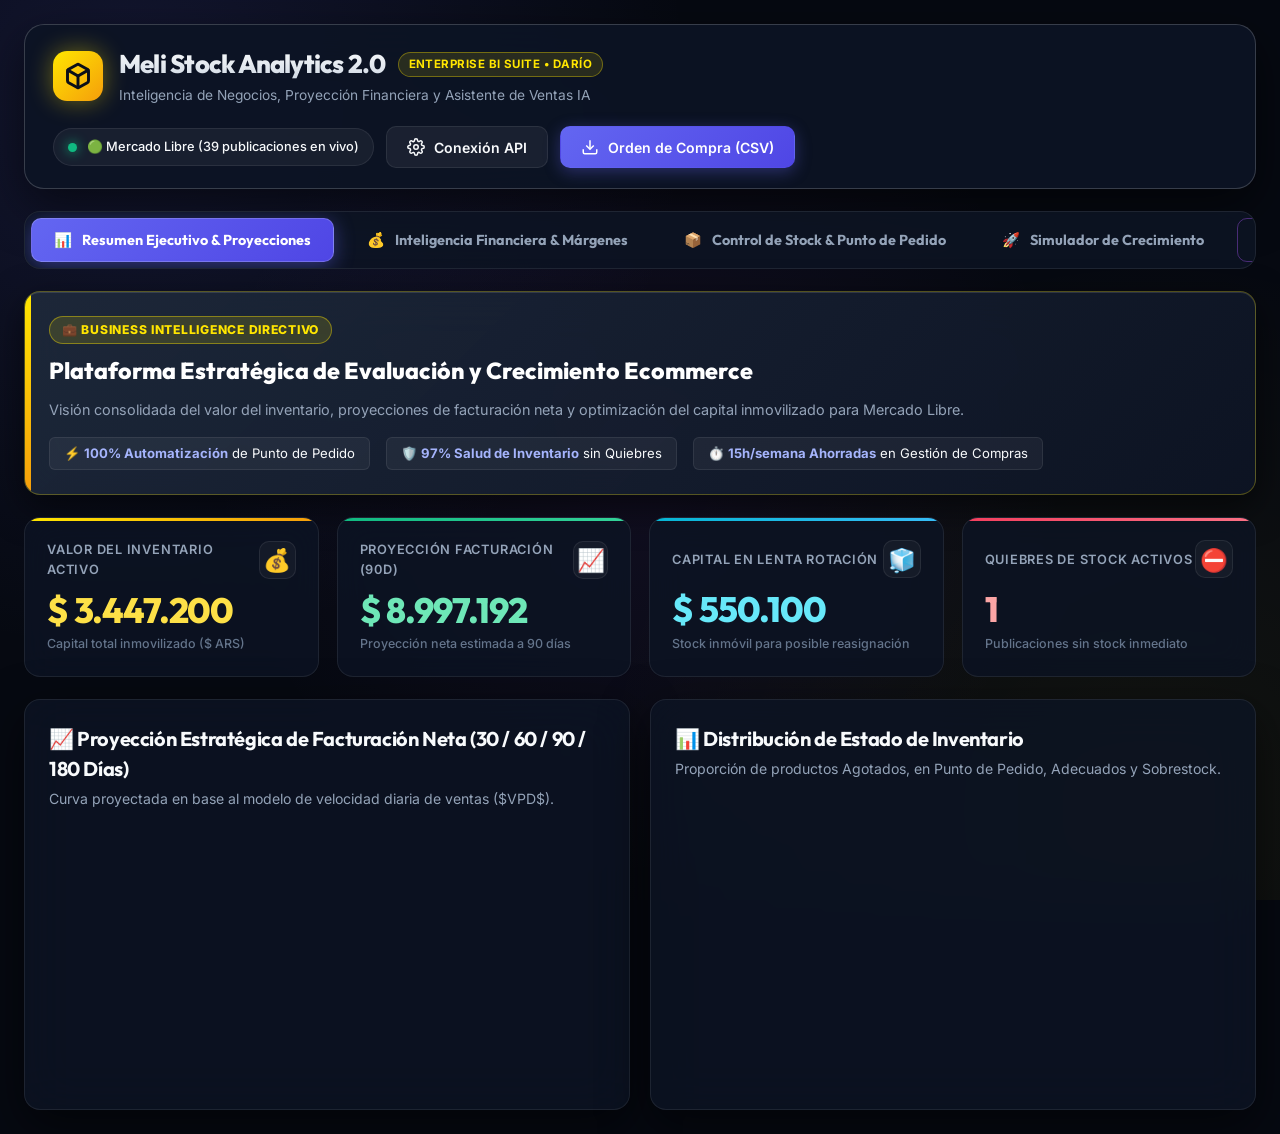
==== commit fdc07238: "Feat: Add Google Gemini AI Customer Support & Sales Simulator Tab for Daríos MeLi account" ====
--- a/app/index.html
+++ b/app/index.html
@@ -4,7 +4,7 @@
   <meta charset="UTF-8">
   <meta name="viewport" content="width=device-width, initial-scale=1.0">
   <title>Meli Stock Analytics 2.0 - Enterprise BI & Growth Suite</title>
-  <meta name="description" content="Plataforma Enterprise de Inteligencia de Negocios, Proyección Financiera y Simulador de Crecimiento para Mercado Libre.">
+  <meta name="description" content="Plataforma Enterprise de Inteligencia de Negocios, Proyección Financiera, Simulador de Crecimiento y Asistente IA de Preguntas para Mercado Libre.">
   
   <!-- Google Fonts: Inter & Outfit -->
   <link rel="preconnect" href="https://fonts.googleapis.com">
@@ -14,7 +14,7 @@
   <!-- Chart.js CDN para gráficos -->
   <script src="https://cdn.jsdelivr.net/npm/chart.js"></script>
 
-  <link rel="stylesheet" href="styles.css?v=60.0">
+  <link rel="stylesheet" href="styles.css?v=70.0">
 </head>
 <body>
   <div class="app-container">
@@ -34,7 +34,7 @@
             <h1>Meli Stock Analytics 2.0</h1>
             <span class="seller-badge">ENTERPRISE BI SUITE • DARÍO</span>
           </div>
-          <p class="subtitle">Inteligencia de Negocios, Proyección Financiera y Simulador de Crecimiento</p>
+          <p class="subtitle">Inteligencia de Negocios, Proyección Financiera y Asistente de Ventas IA</p>
         </div>
       </div>
 
@@ -66,7 +66,10 @@
         <span>📦</span> Control de Stock & Punto de Pedido
       </button>
       <button class="tab-btn" data-tab="tab-growth">
-        <span>🚀</span> Simulador de Escenarios de Crecimiento
+        <span>🚀</span> Simulador de Crecimiento
+      </button>
+      <button class="tab-btn" data-tab="tab-ai-chat" style="border-color: rgba(168, 85, 247, 0.4); color: #d8b4fe;">
+        <span>🤖</span> Asistente IA de Preguntas (Gemini)
       </button>
     </nav>
 
@@ -124,7 +127,7 @@
         </div>
       </section>
 
-      <!-- GRÁFICOS PROYECTIVOS A 6 MESES -->
+      <!-- GRÁFICO PROYECTIVO A 6 MESES -->
       <section class="charts-grid">
         <div class="card chart-card">
           <div class="panel-header">
@@ -314,6 +317,90 @@
       </section>
     </div>
 
+    <!-- TAB 5: ASISTENTE IA DE PREGUNTAS (GOOGLE GEMINI SIMULATOR) -->
+    <div class="tab-content" id="tab-ai-chat">
+      <section class="card ai-simulator-card" style="border: 1px solid rgba(168, 85, 247, 0.35); background: linear-gradient(135deg, rgba(168, 85, 247, 0.06) 0%, rgba(13, 20, 36, 0.95) 100%);">
+        <div class="panel-header">
+          <div style="display: flex; align-items: center; justify-content: space-between; flex-wrap: wrap; gap: 10px;">
+            <div>
+              <span class="exec-badge" style="background: rgba(168, 85, 247, 0.15); color: #d8b4fe; border-color: rgba(168, 85, 247, 0.4);">🤖 MOTOR IA GOOGLE GEMINI 1.5 FLASH</span>
+              <h2 style="margin-top: 6px;">Simulador de Respuestas Automatizadas a Compradores</h2>
+              <p>Prueba en tiempo real cómo la IA lee la ficha oficial de tus publicaciones y redacta respuestas vendedoras instantáneas.</p>
+            </div>
+            <div style="display: flex; gap: 8px;">
+              <span class="badge-value" style="background: rgba(16, 185, 129, 0.15); color: #6ee7b7; border-color: rgba(16, 185, 129, 0.4);">⚡ Nivel Gratuito Activo (1.500 r/día)</span>
+              <span class="badge-value" style="background: rgba(255, 230, 0, 0.15); color: #fde047; border-color: rgba(255, 230, 0, 0.4);">Costo Estimado: $0.00 ARS</span>
+            </div>
+          </div>
+        </div>
+
+        <div style="display: grid; grid-template-columns: repeat(auto-fit, minmax(320px, 1fr)); gap: 20px; margin-top: 20px;">
+          <!-- Columna Izquierda: Selección de Publicación y Pregunta -->
+          <div style="display: flex; flex-direction: column; gap: 16px; background: rgba(0, 0, 0, 0.3); padding: 20px; border-radius: var(--radius-md); border: 1px solid var(--border-color);">
+            <div class="form-group">
+              <label for="aiItemSelect" style="font-weight: 700; color: #a5b4fc;">1. Selecciona una Publicación de Darío:</label>
+              <select id="aiItemSelect" class="input-text" style="width: 100%; font-weight: 600; cursor: pointer; background: #0f172a;">
+                <!-- Opciones dinámicas de las 39 publicaciones cargadas por JS -->
+              </select>
+            </div>
+
+            <!-- Ficha resumida del ítem seleccionado -->
+            <div id="aiItemPreviewBox" style="background: rgba(15, 23, 42, 0.8); border: 1px solid var(--border-color); border-radius: var(--radius-sm); padding: 14px; display: flex; gap: 12px; align-items: center;">
+              <img id="aiPreviewThumb" src="http://http2.mlstatic.com/D_873333-MLA112554911370_062026-I.jpg" style="width: 50px; height: 50px; border-radius: 8px; object-fit: cover;" alt="Preview">
+              <div style="display: flex; flex-direction: column; gap: 2px;">
+                <span id="aiPreviewTitle" style="font-weight: 700; font-size: 0.86rem; color: #ffffff;">Libro El Testamento Profético</span>
+                <div style="display: flex; gap: 10px; font-size: 0.78rem;">
+                  <span id="aiPreviewPrice" style="color: #fde047; font-weight: 700;">$ 19.900 ARS</span>
+                  <span id="aiPreviewStock" style="color: #fda4af; font-weight: 700;">Stock: 0 un. (AGOTADO)</span>
+                </div>
+              </div>
+            </div>
+
+            <div class="form-group">
+              <label for="aiQuestionPresets" style="font-weight: 700; color: #a5b4fc;">2. Elige una pregunta frecuente o escribe una personalizada:</label>
+              <select id="aiQuestionPresets" class="input-text" style="width: 100%; margin-bottom: 8px; font-size: 0.85rem; cursor: pointer; background: #0f172a;">
+                <option value="custom">-- Escribir pregunta personalizada --</option>
+                <option value="¿Hola! Tienen stock disponible para envío inmediato?" selected>¿Hola! Tienen stock disponible para envío inmediato?</option>
+                <option value="¿De qué editorial es el libro y en qué estado se encuentra?">¿De qué editorial es el libro y en qué estado se encuentra?</option>
+                <option value="¿Hacen envíos a todo el país por Mercado Envíos?">¿Hacen envíos a todo el país por Mercado Envíos?</option>
+                <option value="¿El archivo es editable o viene listo para imprimir?">¿El archivo es editable o viene listo para imprimir?</option>
+              </select>
+              <textarea id="aiCustomQuestionInput" rows="3" class="input-text" placeholder="Escribe aquí cualquier pregunta que haría un comprador en Mercado Libre..." style="width: 100%; resize: none;">¿Hola! Tienen stock disponible para envío inmediato?</textarea>
+            </div>
+
+            <button class="btn btn-primary" id="btnGenerateAiResponse" style="background: linear-gradient(135deg, #a855f7 0%, #6366f1 100%); width: 100%; justify-content: center;">
+              <span>⚡</span> Generar Respuesta Vendedora con Gemini AI
+            </button>
+          </div>
+
+          <!-- Columna Derecha: Respuesta Simulado de la IA -->
+          <div style="display: flex; flex-direction: column; gap: 16px; background: rgba(0, 0, 0, 0.4); padding: 20px; border-radius: var(--radius-md); border: 1px solid rgba(168, 85, 247, 0.35);">
+            <div style="display: flex; justify-content: space-between; align-items: center; border-bottom: 1px solid var(--border-color); padding-bottom: 10px;">
+              <span style="font-weight: 700; color: #d8b4fe; font-size: 0.9rem;">💬 Respuesta Sugerida por Gemini 1.5 Flash</span>
+              <span id="aiMetricsBadge" style="font-size: 0.75rem; color: #6ee7b7; background: rgba(16, 185, 129, 0.15); padding: 3px 10px; border-radius: 12px; border: 1px solid rgba(16, 185, 129, 0.3);">⚡ Tiempo: 0.8s | Costo: $0.00 ARS</span>
+            </div>
+
+            <div id="aiResponseOutputBox" style="background: rgba(15, 23, 42, 0.9); border: 1px solid var(--border-color-strong); border-radius: var(--radius-md); padding: 18px; min-height: 140px; font-size: 0.92rem; color: #f8fafc; line-height: 1.6; display: flex; align-items: center;">
+              <span style="color: var(--text-dim); font-style: italic;">Haz clic en "Generar Respuesta Vendedora" para simular la respuesta automatizada de Google Gemini...</span>
+            </div>
+
+            <div style="display: flex; gap: 10px; flex-wrap: wrap;">
+              <button class="btn btn-secondary" id="btnApproveAiAnswer" style="flex: 1; border-color: rgba(16, 185, 129, 0.4); color: #6ee7b7;">
+                <span>✅</span> Aprobar y Responder en MeLi
+              </button>
+              <button class="btn btn-secondary" id="btnCopyAiAnswer" style="flex: 1;">
+                <span>📋</span> Copiar Texto
+              </button>
+            </div>
+
+            <div style="background: rgba(255, 255, 255, 0.03); border: 1px dashed var(--border-color); border-radius: var(--radius-sm); padding: 12px; font-size: 0.78rem; color: var(--text-muted);">
+              💡 <strong>System Prompt de la IA</strong>: Eres el asesor oficial de ventas de Darío en Mercado Libre. La IA revisa en tiempo real el stock antes de responder. Si un ítem está **AGOTADO** (como <em>El Testamento Profético</em>), la IA aconseja pausar o avisa que ingresa pronto sin prometer despacho inmediato.
+            </div>
+          </div>
+        </div>
+      </section>
+    </div>
+
   </div>
 
   <!-- MODAL DE CONFIGURACIÓN DE URL DE ENDPOINT -->
@@ -337,6 +424,6 @@
     </div>
   </div>
 
-  <script src="app.js?v=60.0"></script>
+  <script src="app.js?v=70.0"></script>
 </body>
 </html>
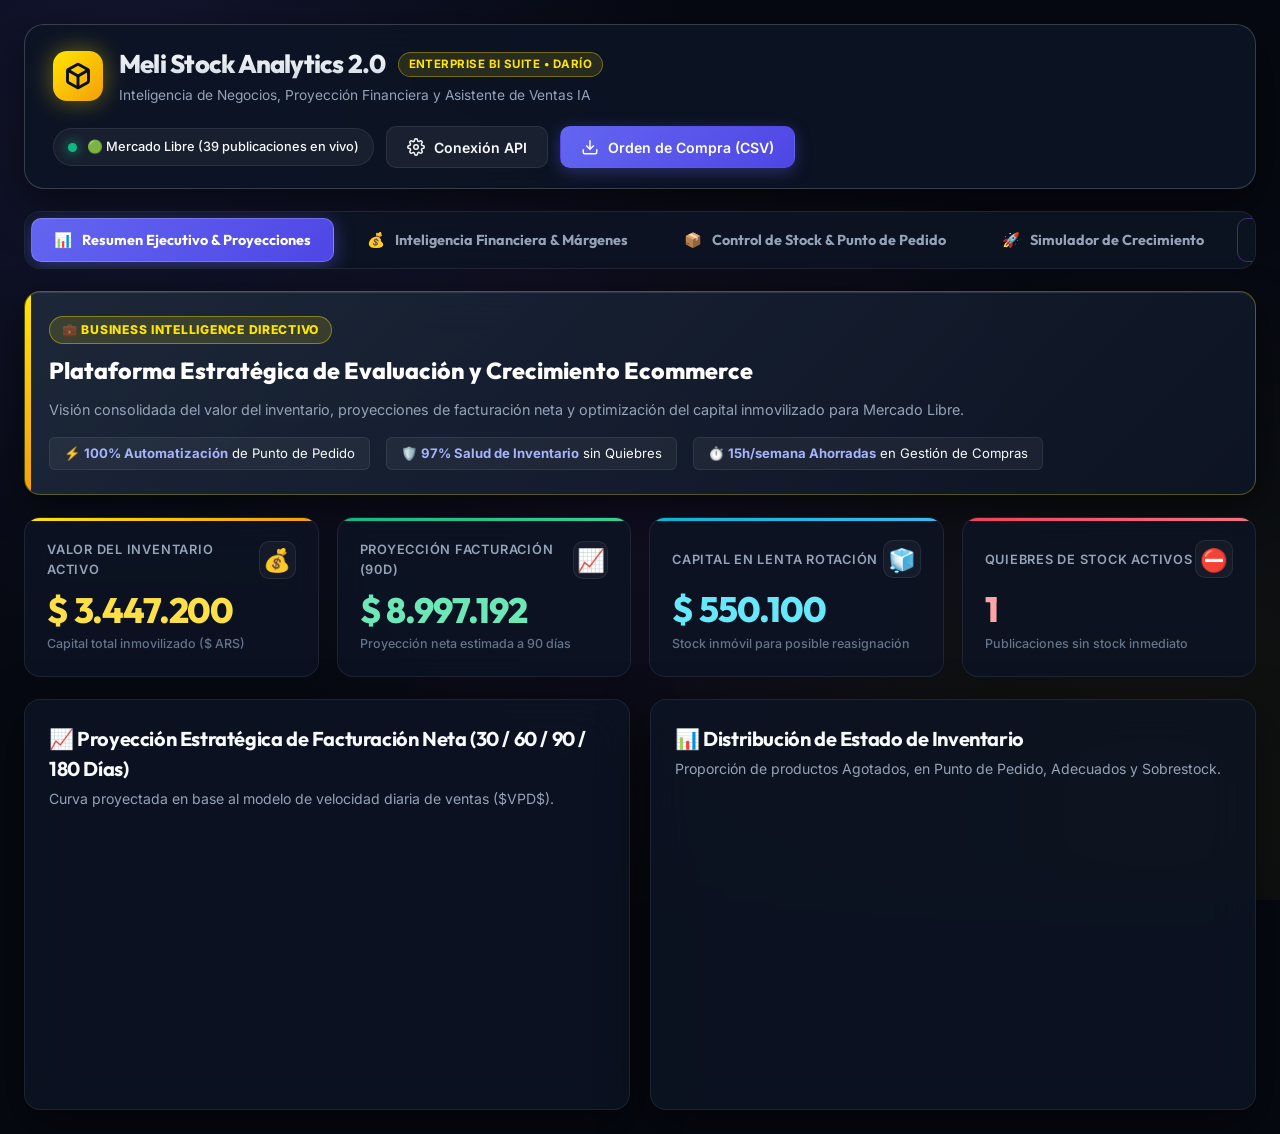
==== commit bfd0e2a4: "Feat: Add live question history feed container in Tab 5 and sync all folders" ====
--- a/app/index.html
+++ b/app/index.html
@@ -398,6 +398,22 @@
             </div>
           </div>
         </div>
+
+        <!-- HISTORIAL DE PREGUNTAS RECIBIDAS EN VIVO EN MERCADO LIBRE -->
+        <div style="margin-top: 24px; background: rgba(0,0,0,0.4); border: 1px solid rgba(168, 85, 247, 0.4); border-radius: var(--radius-md); padding: 20px;">
+          <div style="display: flex; justify-content: space-between; align-items: center; margin-bottom: 16px;">
+            <h3 style="color: #d8b4fe; font-size: 1rem; display: flex; align-items: center; gap: 8px;">
+              <span>📥</span> Historial de Preguntas Recibidas en Vivo (Mercado Libre Webhook)
+            </h3>
+            <span class="badge-value" id="liveQuestionsCount" style="background: rgba(168, 85, 247, 0.15); color: #d8b4fe;">0 Notificaciones Recibidas</span>
+          </div>
+
+          <div id="liveQuestionsContainer" style="display: flex; flex-direction: column; gap: 12px;">
+            <div style="text-align: center; padding: 30px; color: var(--text-dim); font-size: 0.9rem;">
+              ⏳ Esperando notificaciones de preguntas en vivo desde Mercado Libre... (Las consultas que tus compradores hagan en tu cuenta aparecerán aquí en tiempo real).
+            </div>
+          </div>
+        </div>
       </section>
     </div>
 
